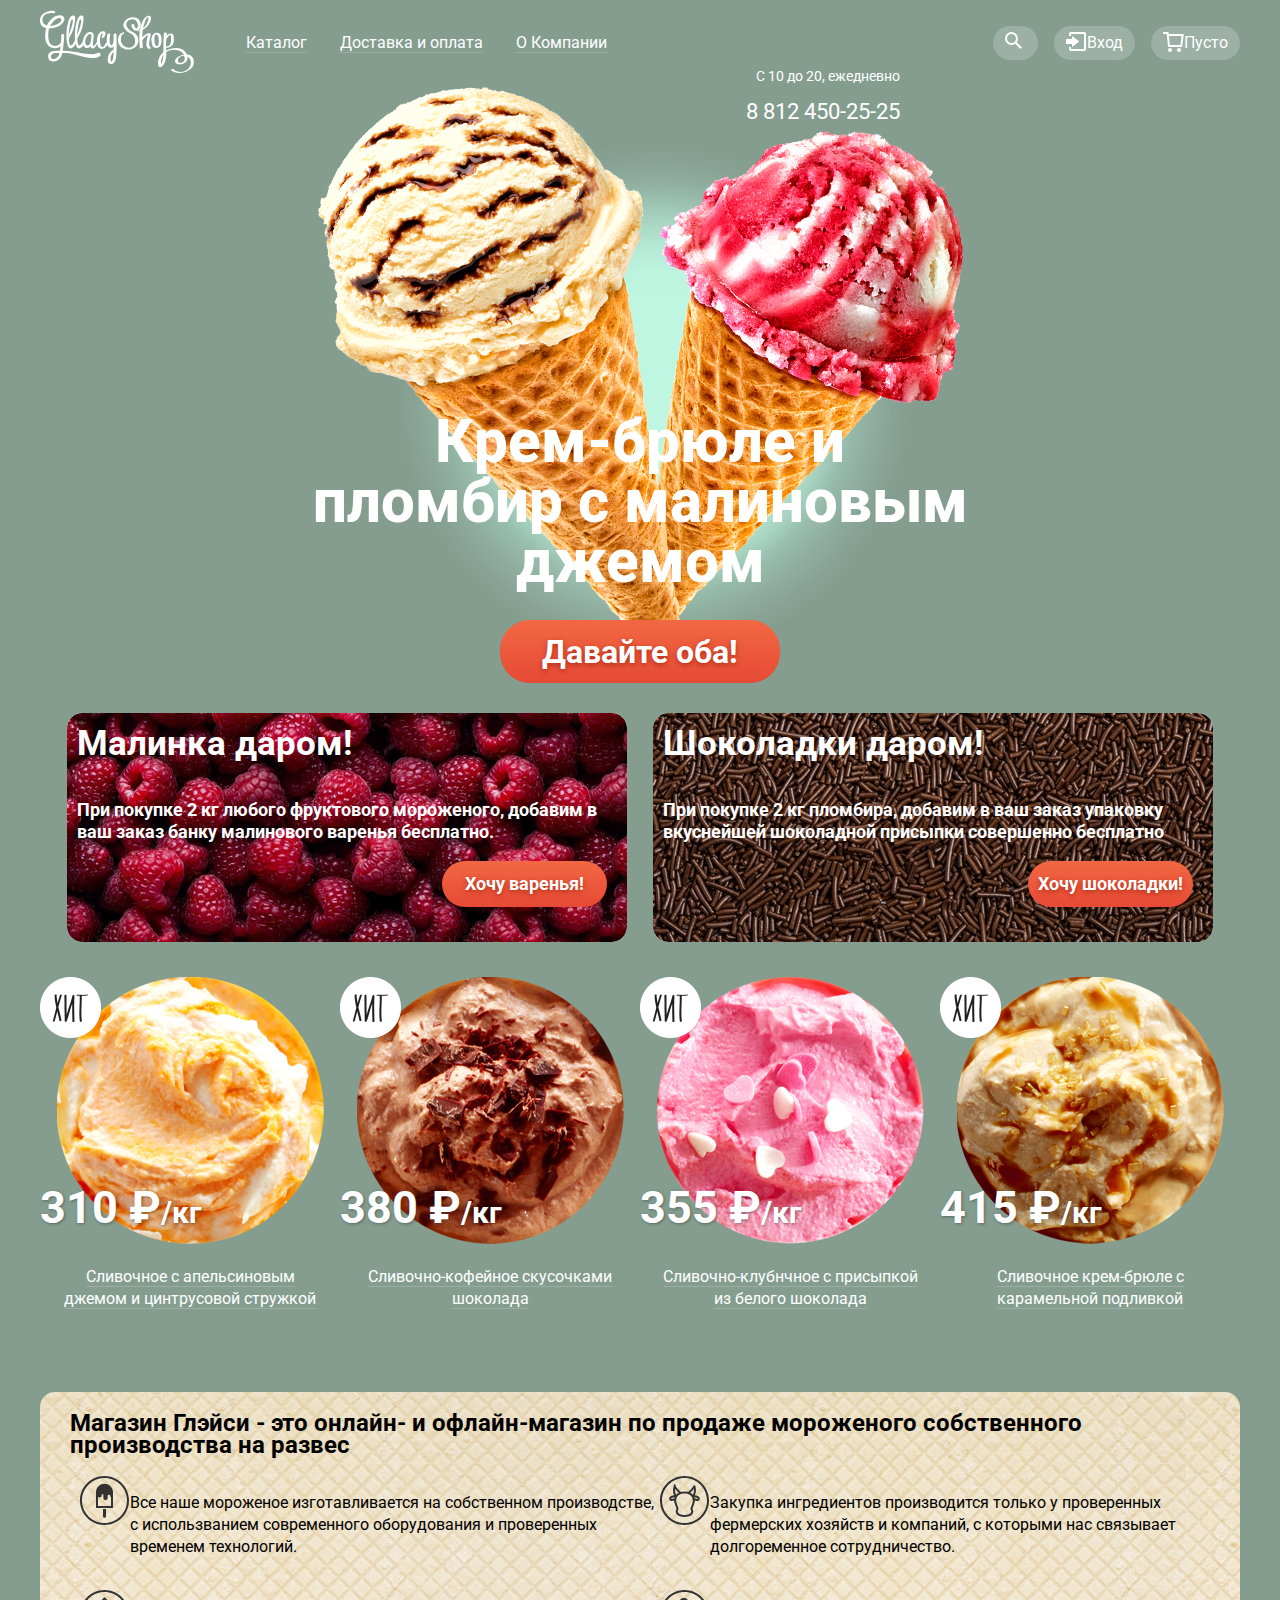
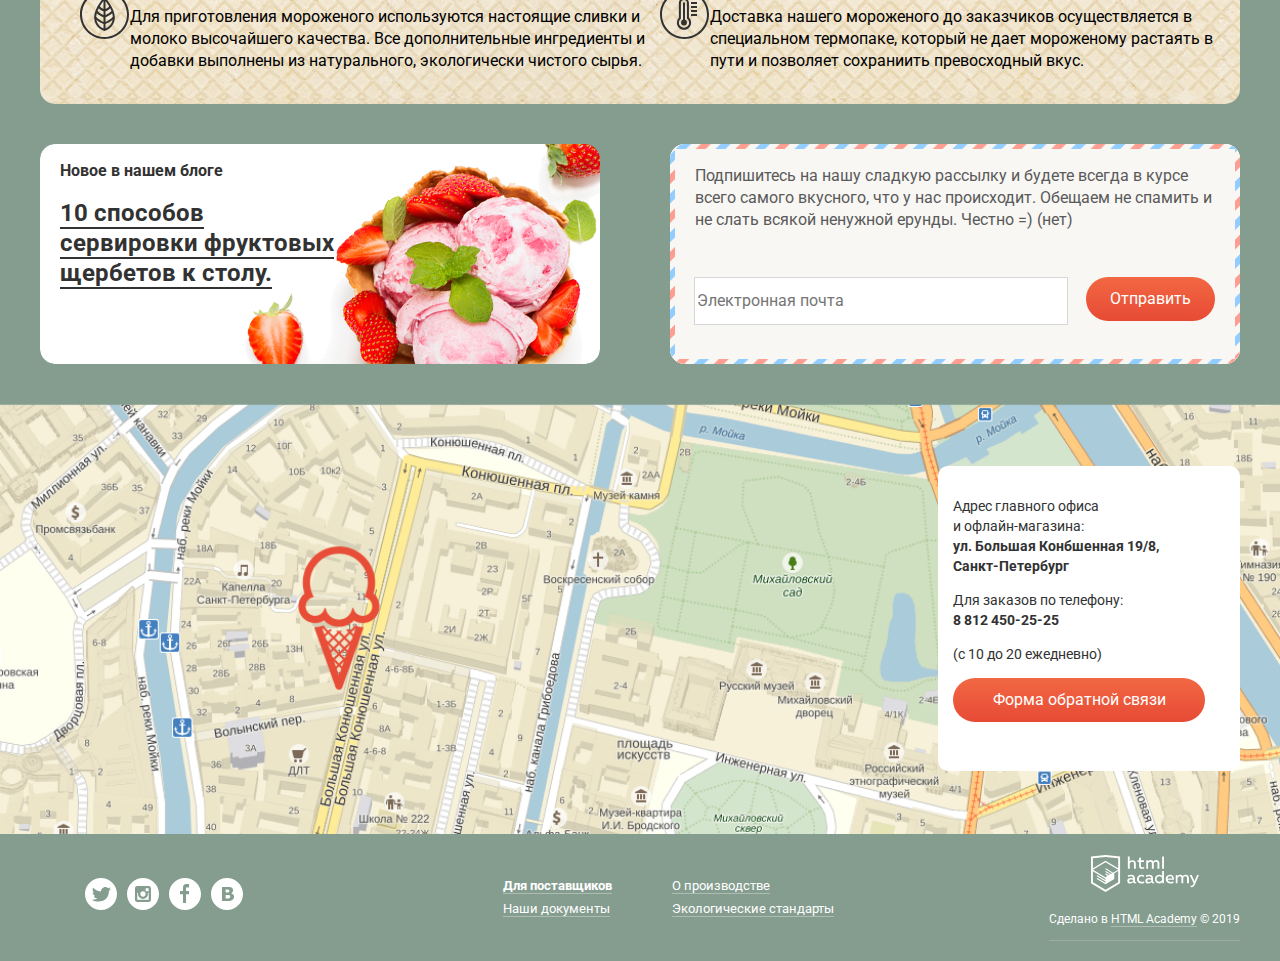
==== index.html @ ed61f6b2 "index fix" ====
<!DOCTYPE html>

<html lang="ru">
  <head>
    <meta charset="utf-8" />
    <title>GllacyShop</title>
    <link
      href="https://fonts.googleapis.com/css?family=Roboto:400,500,700&amp;subset=cyrillic"
      rel="stylesheet"
    />
    <link rel="stylesheet" href="css/normalize.css" />
    <link rel="stylesheet" href="css/style.css" />
  </head>
  <body>
    <header class="header-main container">
      <img src="img/logo.svg" width="154" height="64" alt="Логотип" />
      <nav class="nav-main">
        <div class="nav-container">
          <ul class="navigation-left">
            <li class="navigation-left-item">
              <a>Каталог </a>
              <ul class="submenu">
                <li class="submenu-item">
                  Новинки
                  <hr />
                </li>
                <li class="submenu-item">
                  <a href="catalog.html">Сливочное</a>
                </li>
                <li class="submenu-item">
                  <a href="#">Щербеты</a>
                </li>
                <li class="submenu-item">
                  <a href="#">Фруктовый лед</a>
                </li>
                <li class="submenu-item">
                  <a href="#">Мелорин</a>
                </li>
              </ul>
            </li>
            <li class="navigation-left-item">
              <a>Доставка и оплата</a>
            </li>
            <li class="navigation-left-item"><a>О Компании</a></li>
          </ul>
          <ul class="navigation-right">
            <li class="navigation-right-item">
              <a class="search"> <img src="/img/loupe.svg" alt="" />&nbsp; </a>
              <form name="search" class="search-form">
                <input
                  class="input-search"
                  type="search"
                  name="search-text"
                  placeholder="Что ищем?"
                />
              </form>
            </li>
            <li class="navigation-right-item">
              <a class="login-button">
                <img src="/img/login.svg" alt="" />
                Вход</a
              >
              <form name="login" class="login-form">
                <input
                  class="input-login"
                  type="email"
                  name="email"
                  placeholder="Электронная почта"
                  required
                />
                <input
                  class="input-password"
                  type="password"
                  name="password"
                  placeholder="Пароль"
                  required
                />
                <div class="auth-links">
                  <div class="auth-links-left">
                    <button class="button-submit btn" type="submit">
                      Войти
                    </button>
                  </div>
                  <div class="auth-links-right">
                    <a class="forget-password" href="#">Забыли пароль?</a>
                    <a class="new-registration" href="#">Новая регистрация</a>
                  </div>
                </div>
              </form>
            </li>
            <li class="navigation-right-item">
              <a class="cart-button">
                <img src="/img/basket.svg" alt="" />
                Пусто
              </a>
            </li>
          </ul>
        </div>
      </nav>
      <div class="contact-information">
        <p class="contact-time">С 10 до 20, ежедневно</p>
        <p class="contact-phone">8 812 450-25-25</p>
      </div>
    </header>
    <main class="container">
      <section class="slider">
        <div class="slider-buttons">
          <ul class="slider-list">
            <li class="slider-list-item">
              <img class="slider-list-img" src="/img/banner2.png" alt="" />

              <h3 class="slider-title">
                Крем-брюле и пломбир с малиновым джемом
              </h3>
              <button type="button" class="button slider-button btn">
                <span class="slider-button-text">Давайте оба!</span>
              </button>
            </li>
          </ul>
        </div>
      </section>
      <section class="special-offers">
        <h2 class="h-hidden">Специальное предложение</h2>
        <div class="special-offers-malina">
          <p class="special-offers-title">Малинка даром!</p>
          <p class="special-offers-description">
            При покупке 2 кг любого фруктового мороженого, добавим в ваш заказ
            банку малинового варенья бесплатно.
          </p>
          <button type="button" class="special-offers-button btn">
            <span>Хочу варенья!</span>
          </button>
        </div>
        <div class="special-offers-choco">
          <p class="special-offers-title">Шоколадки даром!</p>
          <p class="special-offers-description">
            При покупке 2 кг пломбира, добавим в ваш заказ упаковку вкуснейшей
            шоколадной присыпки совершенно бесплатно
          </p>
          <button type="button" class="special-offers-button btn">
            <span>Хочу шоколадки!</span>
          </button>
        </div>
      </section>
      <section class="hits">
        <h2 class="h-hidden">Хиты</h2>
        <ul class="hits-list">
          <li class="hits-list-item">
            <div class="hits-block">
              <img
                class="icecream-img"
                src="/img/icecream-orange.png"
                alt="Сливочное с апельсиновым джемом и цинтрусовой стружкой"
              />
              <img class="img-hit" src="/img/hit.png" alt="Хит" />
              <p class="price">
                <span>310</span>
                <span>₽</span><span>/кг</span>
              </p>

              <p class="description">
                <a href="#" class="link"
                  >Сливочное с апельсиновым джемом и цинтрусовой стружкой
                </a>
              </p>
              <button type="button" class="fast-view-button btn">
                <span>Быстрый просмотр</span>
              </button>
            </div>
          </li>

          <li class="hits-list-item">
            <div class="hits-block">
              <img
                class="icecream-img"
                src="/img/icecream-choco.png"
                alt="Сливочно-кофейное скусочками шоколада"
              />
              <img class="img-hit" src="/img/hit.png" alt="Хит" />
              <p class="price">
                <span>380</span>
                <span>₽</span><span>/кг</span>
              </p>

              <p class="description">
                <a href="#" class="link"
                  >Сливочно-кофейное скусочками шоколада</a
                >
              </p>
              <button type="button" class="fast-view-button btn">
                <span>Быстрый просмотр</span>
              </button>
            </div>
          </li>
          <li class="hits-list-item">
            <div class="hits-block">
              <img
                class="icecream-img"
                src="/img/icecream-strawberry.png"
                alt="Сливочно-клубнчное с присыпкой из белого шоколада"
              />
              <img class="img-hit" src="/img/hit.png" alt="Хит" />
              <p class="price">
                <span>355</span>
                <span>₽</span><span>/кг</span>
              </p>

              <p class="description">
                <a href="#" class="link"
                  >Сливочно-клубнчное с присыпкой из белого шоколада</a
                >
              </p>
              <button type="button" class="fast-view-button btn">
                <span>Быстрый просмотр</span>
              </button>
            </div>
          </li>
          <li class="hits-list-item">
            <div class="hits-block">
              <img
                class="icecream-img"
                src="/img/icecream-cream.png"
                alt="Сливочное крем-брюле с карамельной подливкой"
              />
              <img class="img-hit" src="/img/hit.png" alt="Хит" />
              <p class="price">
                <span>415</span>
                <span>₽</span><span>/кг</span>
              </p>
              <p class="description">
                <a href="#" class="link"
                  >Сливочное крем-брюле с карамельной подливкой</a
                >
              </p>
              <button type="button" class="fast-view-button btn">
                <span>Быстрый просмотр</span>
              </button>
            </div>
          </li>
        </ul>
      </section>
      <section class="about">
        <h2>
          Магазин Глэйси - это онлайн- и офлайн-магазин по продаже мороженого
          собственного производства на развес
        </h2>
        <div class="about-block">
          <div class="about-left">
            <ul class="about-list">
              <li class="about-list-item">
                <img src="/img/ice-cream.svg" alt="" />
                <p>
                  Все наше мороженое изготавливается на собственном
                  производстве, с использванием современного оборудования и
                  проверенных временем технологий.
                </p>
              </li>
              <li class="about-list-item">
                <img src="/img/cow.svg" alt="" />
                <p>
                  Закупка ингредиентов производится только у проверенных
                  фермерских хозяйств и компаний, с которыми нас связывает
                  долгоременное сотрудничество.
                </p>
              </li>
            </ul>
          </div>
          <div class="about-right">
            <ul class="about-list">
              <li class="about-list-item">
                <img src="/img/eco.svg" alt="" />
                <p>
                  Для приготовления мороженого используются настоящие сливки и
                  молоко высочайшего качества. Все дополнительные ингредиенты и
                  добавки выполнены из натурального, экологически чистого сырья.
                </p>
              </li>
              <li class="about-list-item">
                <img src="/img/thermometer.svg" alt="" />
                <p>
                  Доставка нашего мороженого до заказчиков осуществляется в
                  специальном термопаке, который не дает мороженому растаять в
                  пути и позволяет сохраниить превосходный вкус.
                </p>
              </li>
            </ul>
          </div>
        </div>
      </section>
      <section class="information">
        <h2 class="h-hidden">Информация</h2>
        <article class="news">
          <div class="news-block">
            <h3>Новое в нашем блоге</h3>

            <a href="#" class="link"
              >10 способов сервировки фруктовых щербетов к столу.</a
            >
          </div>
        </article>
        <div class="subscribe">
          <p>
            Подпишитесь на нашу сладкую рассылку и будете всегда в курсе всего
            самого вкусного, что у нас происходит. Обещаем не спамить и не слать
            всякой ненужной ерунды. Честно =) (нет)
          </p>
          <form name="subscribe" class="subscribe-email">
            <input
              class="input-subscribe"
              type="email"
              name="email"
              id="email"
              placeholder="Электронная почта"
              required
            />
            <button
              class="subscribe-form-button btn"
              type="submit"
              name="submit"
            >
              Отправить
            </button>
          </form>
        </div>
      </section>
    </main>
    <section class="map">
      <h2 class="h-hidden">Адрес главного</h2>
      <div class="container-map">
        <div class="map-feedback">
          <div class="map-feedback-content">
            <p>
              Адрес главного офиса <br />
              и офлайн-магазина:<br />
              <strong class="map-feedback-strong>"
                >ул. Большая Конбшенная 19/8, Санкт-Петербург</strong
              >
            </p>
            <p>
              Для заказов по телефону:<br />
              <strong class="map-feedback-strong>">8 812 450-25-25</strong>
            </p>
            <p>(с 10 до 20 ежедневно)</p>
            <button type="button" class="btn">Форма обратной связи</button>
          </div>
        </div>
      </div>
    </section>
    <div class="modal-mask h-hidden">
      <section class="modal-callback">
        <h2>Мы обязательно вам ответим!</h2>
        <form class="callback" name="callback">
          <p class="callback-item">
            <input
              type="text"
              name="callback-name"
              id="callback-name"
              placeholder="Как вас зовут?"
            />
          </p>
          <p class="callback-item">
            <input
              type="email"
              name="callback-email"
              id="callback-email"
              placeholder="Ваша почта для ответа?"
            />
          </p>
          <textarea
            name="callback-message"
            placeholder="Напишите что-нибудь..."
          ></textarea>
          <button class="callback-submit" type="submit">Отправить</button>
        </form>
      </section>
    </div>

    <footer class="footer-main container">
      <div class="social-wrapper">
        <ul class="social-buttons">
          <li>
            <a class="social-button" href="#">
              <svg
                xmlns="http://www.w3.org/2000/svg"
                width="32"
                height="32"
                viewBox="0 0 32 32"
              >
                <path
                  fill="#FFF"
                  d="M16 0C7.164 0 0 7.164 0 16c0 8.837 7.164 16 16 16 8.837 0 16-7.163 16-16 0-8.836-7.163-16-16-16zm7.944 12.809c-.251 6.516-3.463 10.832-10.992 10.702h-.486c-.447 0-4.543-.443-5.344-1.823 2.479.19 4.247-.406 5.12-1.136-1.048-.289-2.923-.461-3.251-2.848.384.104.618.221 1.299.113-1.307-.824-2.758-1.519-2.679-3.643.311.317 1.164.518 1.46.457-.768-.233-2.149-3.244-.974-4.781 1.984 1.79 4.075 3.482 7.804 3.643.227-2.214 1.24-3.699 3.168-4.325 1.84-.479 3.255.26 3.901 1.138.737-.224 1.453-.466 2.193-.685-.004.833-.569 1.463-.935 1.709.747.165 1.423-.475 1.423-.475-.184.963-1.094 1.725-1.707 1.954z"
                />
              </svg>
            </a>
          </li>
          <li>
            <a class="social-button" href="#">
              <svg
                xmlns="http://www.w3.org/2000/svg"
                width="32"
                height="32"
                viewBox="0 0 32 32"
              >
                <g fill="#FFF">
                  <path
                    d="M20.916 16a4.938 4.938 0 1 1-9.877 0c0-.394.051-.773.138-1.14h-.897v6.838h11.396V14.86h-.897c.086.367.137.746.137 1.14z"
                  />
                  <path
                    d="M15.978 18.659c1.466 0 2.659-1.193 2.659-2.659s-1.193-2.659-2.659-2.659c-1.466 0-2.659 1.193-2.659 2.659s1.192 2.659 2.659 2.659zM18.637 10.302h3.039v3.039h-3.039z"
                  />
                  <path
                    d="M16 0C7.164 0 0 7.164 0 16c0 8.837 7.164 16 16 16 8.837 0 16-7.163 16-16 0-8.836-7.163-16-16-16zm7.955 21.698a2.285 2.285 0 0 1-2.279 2.279H10.279A2.285 2.285 0 0 1 8 21.698V10.302a2.286 2.286 0 0 1 2.279-2.279h11.396a2.286 2.286 0 0 1 2.279 2.279v11.396z"
                  />
                </g>
              </svg>
            </a>
          </li>
          <li>
            <a class="social-button" href="#">
              <svg
                xmlns="http://www.w3.org/2000/svg"
                width="32"
                height="32"
                viewBox="0 0 32 32"
              >
                <path
                  fill="#FFF"
                  d="M16 0C7.164 0 0 7.163 0 16s7.164 16 16 16c8.837 0 16-7.164 16-16S24.837 0 16 0zm4.062 9.455h-3.021v3.444h3.021v3.445h-3.021v8.61H14.02v-8.61H11v-3.445h3.021V9.455c0-1.902 1.353-3.445 3.021-3.445h3.021v3.445z"
                />
              </svg>
            </a>
          </li>
          <li>
            <a class="social-button" href="#">
              <svg
                xmlns="http://www.w3.org/2000/svg"
                width="32"
                height="32"
                viewBox="0 0 32 32"
              >
                <g fill="#FFF">
                  <path
                    d="M16.637 14.495c.402-.019.719-.082.951-.188.326-.145.54-.33.641-.559.101-.229.15-.496.15-.797 0-.232-.058-.465-.174-.697-.116-.232-.322-.405-.617-.517-.264-.1-.592-.155-.984-.165a76.242 76.242 0 0 0-1.652-.014h-.339v2.965h.565c.571 0 1.057-.009 1.459-.028zM18.118 17.084c-.282-.081-.672-.125-1.166-.132a127.97 127.97 0 0 0-1.55-.009h-.79v3.493h.264c1.014 0 1.74-.003 2.18-.009a3.2 3.2 0 0 0 1.212-.245c.377-.157.633-.364.774-.625s.214-.562.214-.9c0-.446-.088-.788-.261-1.03-.17-.241-.464-.423-.877-.543z"
                  />
                  <path
                    d="M16 0C7.164 0 0 7.164 0 16c0 8.837 7.164 16 16 16 8.837 0 16-7.163 16-16 0-8.836-7.163-16-16-16zm6.602 20.531a3.73 3.73 0 0 1-1.124 1.327c-.552.415-1.161.71-1.823.886s-1.501.264-2.519.264h-6.121V8.987h5.443c1.13 0 1.957.038 2.48.113a5.126 5.126 0 0 1 1.561.5c.533.27.929.632 1.189 1.087.26.455.392.975.392 1.558 0 .678-.179 1.278-.536 1.795-.358.518-.863.92-1.517 1.208v.075c.917.182 1.642.559 2.179 1.13.537.571.807 1.325.807 2.261 0 .678-.138 1.283-.411 1.817z"
                  />
                </g>
              </svg>
            </a>
          </li>
        </ul>
      </div>
      <div class="footer-docs">
        <div class="docs-left">
          <ul class="docs-list">
            <li class="docs-list-item">
              <a class="link" href="#"><strong> Для поставщиков</strong></a>
            </li>
            <li class="docs-list-item">
              <a class="link" href="#">Наши документы</a>
            </li>
          </ul>
        </div>
        <div class="docs-right">
          <ul class="docs-list">
            <li class="docs-list-item">
              <a class="link" href="#">О производстве</a>
            </li>

            <li class="docs-list-item">
              <a class="link" href="#">Экологические стандарты</a>
            </li>
          </ul>
        </div>
      </div>
      <div class="copyright">
        <img
          src="/img/logo-htmlacademy.svg"
          width="108px"
          height="39px"
          alt=""
        />
        <div class="link">
          <p>
            Сделано в
            <a class="copyright-link link" href="#">HTML Academy</a> &copy; 2019
          </p>
        </div>
      </div>
    </footer>
  </body>
</html>
---- css/style.css ----
html {
  background: #849d8f;
  margin-left: auto;
  margin-right: auto;
  text-align: center;
  min-height: 100%;
  background-attachment: fixed;
}
input[type="email"],
input[type="password"],
input[type="search"] {
  border: 1px solid rgba(178, 178, 178, 0.52);
  background-color: #ffffff;
}
.container {
  width: 1200px;
  display: flex;
  flex-wrap: wrap;
  margin: 0 auto;
}
.container-map {
  width: 1200px;
  margin: 0 auto;
}
body {
  height: 100%;
  font-family: "Roboto", "Arial", sans-serif;
  font-size: 16px;
  line-height: 22px;
  color: #ffffff;
}
p {
  word-break: break-word;
}
.h-hidden {
  position: absolute;
  width: 1px;
  height: 1px;
  margin: -1px;
  padding: 0;
  border: 0;
  overflow: hidden;
  clip: rect(0, 0, 0, 0);
  clip-path: rect(0, 0, 0, 0);
}
.link {
  text-decoration: none;
  border-bottom: 1px solid rgba(248, 247, 244, 0.2);
}
.link:hover {
  color: rgba(242, 104, 67, 1);
  border-bottom: 1px solid rgba(242, 104, 67, 1);
}
.link-active {
  color: rgba(242, 104, 67, 1);
  border-bottom: 1px solid rgba(242, 104, 67, 1);
}
.btn:hover {
  background-image: linear-gradient(to top, #ec6f5e, #f58669);
}
.btn:active {
  background-image: linear-gradient(to top, #ec6f5e, #f58669);
  box-shadow: 0 2px 2px 0 #ac1000;
}
/* Стили главного меню */

.header-main {
  max-width: 1200px;
  display: inline-block;
  margin-top: 10px;
}
.header-main img {
  float: left;
}
.nav-main {
  font-size: 16px;
}
.navigation-left {
  float: left;
}
.navigation-left-item {
  display: inline-block;
  margin: 0 5px 5px 0;
  padding: 6px 12px;
  border-radius: 30px;
}
.navigation-left-item > a {
  border-bottom: 1px solid rgba(248, 247, 244, 0.2);
}
.submenu {
  position: absolute;
  box-sizing: border-box;
  min-width: 144px;
  padding: 0;
  margin-top: 10px;
  list-style: none;
  background-color: #f8f7f4;
  border-radius: 5px;
  z-index: -1;
  opacity: 0;
  transition: all 0.3s ease-out;
  text-align: left;
}
.submenu-item {
  padding: 7px 20px;
}
.submenu a {
  color: #333333;
}
.submenu-item:hover:not(:first-child) {
  background-color: #fbded7;
}
.submenu-item:active:not(:first-child) {
  background-color: #f26843;
}

.navigation-left-item:hover .submenu {
  opacity: 1;
  display: block;
  z-index: 2;
}
.navigation-left-item:hover {
  color: #333333;
  background-color: #f8f7f4;
}

.navigation-right {
  float: right;
}
.navigation-right-item {
  display: inline-block;
  margin: 0 0 5px 12px;
  color: #ffffff;
  background-color: rgba(255, 255, 255, 0.2);
  background-repeat: no-repeat;
  text-decoration: none;
  border-radius: 30px;
  padding: 6px 12px;
}
.search-form {
  position: absolute;
  box-sizing: border-box;
  padding: 20px;
  margin-top: 10px;
  list-style: none;
  background-color: #f8f7f4;
  border-radius: 5px;
  z-index: -1;
  opacity: 0;
  transition: all 0.3s ease-out;
}
.input-search {
  width: 300px;
  height: 35px;
  background-color: #ffffff;
  border-radius: 5px;
}
.login-form {
  position: absolute;
  box-sizing: border-box;
  padding: 10px;
  margin-top: 10px;
  list-style: none;
  background-color: #f8f7f4;
  border-radius: 5px;
  z-index: -1;
  opacity: 0;
  transition: all 0.3s ease-out;
  width: 300px;
  height: 200px;
}
.input-login,
.input-password {
  padding: 10px;
  margin: 10px;
  border-radius: 5px;
}
.auth-links {
  display: inline-block;
}
.button-submit {
  width: 110px;
  height: 50px;
  background-image: linear-gradient(to top, #e74a35 0%, #f26843 100%);
  border-radius: 30px;
  border: 0;
  float: left;
  padding: 10px;
  margin-top: 10px;
  margin-left: 20px;
  color: white;
}
.auth-links-left,
.auth-links-right {
  display: inline;
}
.forget-password {
  margin-top: 10px;
}
.forget-password,
.new-registration {
  white-space: nowrap;
  float: left;
  margin-left: 10px;
  font-size: 12px;
  border-bottom: 1px solid #adbdb4;
  color: black;
}

.navigation-right-item:hover {
  color: #333333;
  background-color: #f8f7f4;
}
.navigation-right-item:hover .search-form {
  opacity: 1;
  z-index: 2;
}
.navigation-right-item:hover .login-form {
  opacity: 1;
  z-index: 2;
}
.contact-information {
  position: absolute;
  top: 50px;
  right: 380px;
  margin-top: 10px;
}

.contact-information > p {
  margin-top: 5px;
  text-align: right;
}

.contact-time {
  color: #ffffff;
  font-size: 14px;
}

.contact-phone {
  color: #ffffff;
  font-size: 22px;
}

/* Стили секции слайдер */

.slider {
  margin: 0 auto;
  padding: 0 20px;
  position: relative;
  padding-top: 275px;
  text-align: center;
  color: #ffffff;
  margin-bottom: 80px;
  width: 100%;
}

.slider-list {
  margin: 0;
  padding: 0;
  list-style: none;
}

.slider-list-img {
  position: absolute;
  margin-left: auto;
  margin-right: auto;
  left: 0;
  right: 0;
  top: 0;
  z-index: -2;
}

.slider-title {
  position: relative;
  width: 670px;
  margin: 0 auto;
  margin-bottom: 28px;
  font-size: 60px;
  line-height: 60px;
  font-weight: 800;
  text-align: center;
  z-index: 1;
  top: 50px;
}

.slider-button {
  position: relative;
  width: 280px;
  height: 63px;
  background-image: linear-gradient(to top, #e74a35 0%, #f26843 100%);
  border-radius: 30px;
  z-index: 1;
  top: 50px;
  border: 0;
}

.slider-button-text {
  width: 196px;
  height: 31px;
  text-shadow: 0 2px 5px rgba(160, 32, 11, 0.76);
  color: #ffffff;
  font-size: 32px;
  font-weight: 700;
  line-height: 44px;
}

/* Стили секции специальное предложение */

.special-offers {
  display: flex;
  justify-content: space-evenly;
  margin-bottom: 35px;
  width: 100%;
  text-align: left;
}

.special-offers > div {
  font-weight: 700;
}

.special-offers-title {
  color: #ffffff;
  font-size: 35px;
  line-height: 41px;
  margin-top: 10px;
  margin-left: 10px;
}
.special-offers-description {
  color: #ffffff;
  font-size: 18px;
  font-weight: 700;
  line-height: 22px;
  margin-left: 10px;
}

.special-offers-malina {
  background: url("/img/malina.jpg") no-repeat no-repeat center;
  width: 560px;
  min-height: 206px;
  padding-bottom: 23px;
  border-radius: 15px;
  font-size: 18px;
  line-height: 22px;
}
.special-offers-choco {
  background: url("/img/choco.jpg") no-repeat no-repeat center;
  width: 560px;
  min-height: 206px;
  padding-bottom: 23px;
  border-radius: 15px;
  font-size: 18px;
  line-height: 22px;
}

.special-offers-button {
  width: 165px;
  height: 46px;
  background-image: linear-gradient(to top, #e74a35 0%, #f26843 100%);
  border-radius: 30px;
  float: right;
  margin-right: 20px;
  border: 0;
}

.special-offers-button > span {
  height: 17px;
  text-shadow: 0 2px 5px rgba(160, 32, 11, 0.76);
  color: #ffffff;
  font-size: 18px;
  font-weight: 700;
  line-height: 24px;
  border: 0;
}

/* Стили секции хиты */
.fast-view-button {
  opacity: 0;
  width: 165px;
  height: 46px;
  background-image: linear-gradient(to top, #e74a35 0%, #f26843 100%);
  border-radius: 30px;
  border: 0;
  margin-bottom: 20px;
}
.img-hit {
  position: absolute;
  top: 0;
  left: 0;
}

.fast-view-button > span {
  height: 17px;
  text-shadow: 0 2px 5px rgba(160, 32, 11, 0.76);
  color: #ffffff;
  font-weight: 700;
  border: 0;
}
.hits-block:hover {
  transition: all 0.3s ease-out;
  background-color: rgba(255, 255, 255, 0.2);
  border-radius: 5px;
}
.hits-block:hover .fast-view-button {
  opacity: 1;
}

.hits-list {
  display: flex;
  position: relative;
  justify-content: space-between;
  width: 100%;
  margin: 0;
  padding: 0;
}

.hits-list-item {
  display: inline-block;
  text-align: center;
  flex-basis: 25%;
  flex-wrap: wrap;
}

.hits-list-item > img {
  position: relative;
  z-index: -1;
  display: inline-block;
  margin: auto;
  padding: auto;
}

.price {
  text-shadow: 1px 1px 3px rgba(49, 50, 53, 0.5);
  color: #ffffff;
  font-size: 45px;
  font-weight: 700;
  position: absolute;
  top: 175px;
  left: 0;
}

.price > span:nth-child(3) {
  font-size: 30px;
}

.description {
  text-align: center;
  margin-left: 15px;
  margin-right: 15px;
}

.description > a {
  color: #ffffff;
}

.hits-block {
  position: relative;
  margin-left: auto;
  margin-right: auto;
}

/* стили секции описание */

.about {
  border-radius: 15px;
  background-color: #f1e8d5;
  background-image: url("../img/waffer-background.png");
  background-size: auto;
  width: 100%;
}

.about > h2 {
  color: black;
  margin-left: 30px;
  margin-right: 30px;
  text-align: left;
}
.about-list {
  display: flex;
  flex-direction: row;
  justify-content: space-between;
  color: black;
}

.about-list-item {
  display: inline-block;
  position: relative;
  text-align: left;
  flex-basis: 50%;
  max-width: 50%;
}

.about-list-item > p {
  margin-left: 50px;
  margin-right: 5px;
}

.about-list-item > img {
  position: absolute;
  left: 0;
}

.about-block {
  margin-left: auto;
  margin-right: auto;
}

/* Стили секции информация */

.information {
  padding: 0;
  margin: 40px 0px;
  min-height: 220px;
  display: flex;
  justify-content: space-between;
  width: 100%;
}

.news,
.subscribe {
  width: 560px;
  padding-bottom: 22px;
  border-radius: 15px;
}

.news {
  background: url("/img/strawberry-background.png");
}

.news-block {
  width: 286px;
  margin-left: 20px;
  text-align: left;
}

.news-block > h3 {
  color: #323232;
  font-size: 16px;
  line-height: 22px;
  text-align: left;
}

.news-block > a {
  color: #323232;
  font-size: 24px;
  line-height: 30px;
  font-weight: 700;

  border-bottom: 2px solid #323232;
}

.subscribe {
  background: #f8f7f4;
  border: 5px solid;
  border-image: url("/img/subscribe_bg.png") 5 round round;
}

.subscribe > p {
  color: #5a5a5a;
  font-size: 16px;
  font-weight: 400;
  line-height: 22px;
  padding-bottom: 30px;
  text-align: left;
  margin-left: 20px;
  margin-right: 20px;
}
.subscribe-form-button {
  width: 129px;
  height: 44px;
  background-image: linear-gradient(to top, #e74a35 0%, #f26843 100%);
  border-radius: 30px;
  float: right;
  margin-right: 20px;
  border: 0;
  color: white;
}
.input-subscribe {
  width: 368px;
  height: 44px;
}

/* Стили секции карта */

.map {
  background: url("/img/map2.png") no-repeat;
  background-size: cover;
  width: 100%;
  height: 430px;
}

.map-feedback {
  width: 302px;
  height: 305px;
  background-color: #ffffff;
  float: right;
  border-radius: 10px;
  margin: 62px 0;
}

.map-feedback-content {
  margin-top: 30px;
  margin-left: 15px;
  text-align: left;
  width: 220px;
}

.map-feedback-content > p {
  color: #323232;
  font-size: 14px;
  font-weight: 400;
  line-height: 20px;
}

.map-feedback-strong {
  color: #323232;
  font-size: 24px;
  line-height: 30px;
  text-align: left;
  font-weight: 700;
}

.map-feedback-content > button {
  width: 252px;
  height: 44px;
  background-image: linear-gradient(to top, #e74a35 0%, #f26843 100%);
  border-radius: 30px;

  margin-right: 20px;
  border: 0;
  color: white;
}

/* Footer */

.footer-main {
  max-width: 1200px;
  margin: 0 auto;

  justify-content: space-between;
  align-items: center;
}

.social-buttons {
  display: flex;
  list-style: none;
}

.social-buttons > li {
  padding: 5px;
}

.footer-docs {
  display: flex;
  flex-direction: row;
  justify-content: space-between;
}

.docs-left,
.docs-right {
  position: relative;
  text-align: left;
  flex-basis: 50%;
}

.docs-list {
  list-style: none;
}

.docs-list-item > a {
  color: #ffffff;
  font-size: 13px;
  white-space: nowrap;
  margin: 10px;
  border-bottom: 1px solid #adbdb4;
}

.copyright {
  margin-top: 20px;
  color: #fefefe;
  font-size: 12px;
  font-weight: 400;
  line-height: 18px;
  margin-bottom: 20px;
}

.copyright > img {
  position: relative;
}
.copyright > p {
  margin: 0;
}
.copyright-link {
  color: #fefefe;
  font-size: 12px;
  line-height: 18px;
  border-bottom: 1px solid #adbdb4;
}
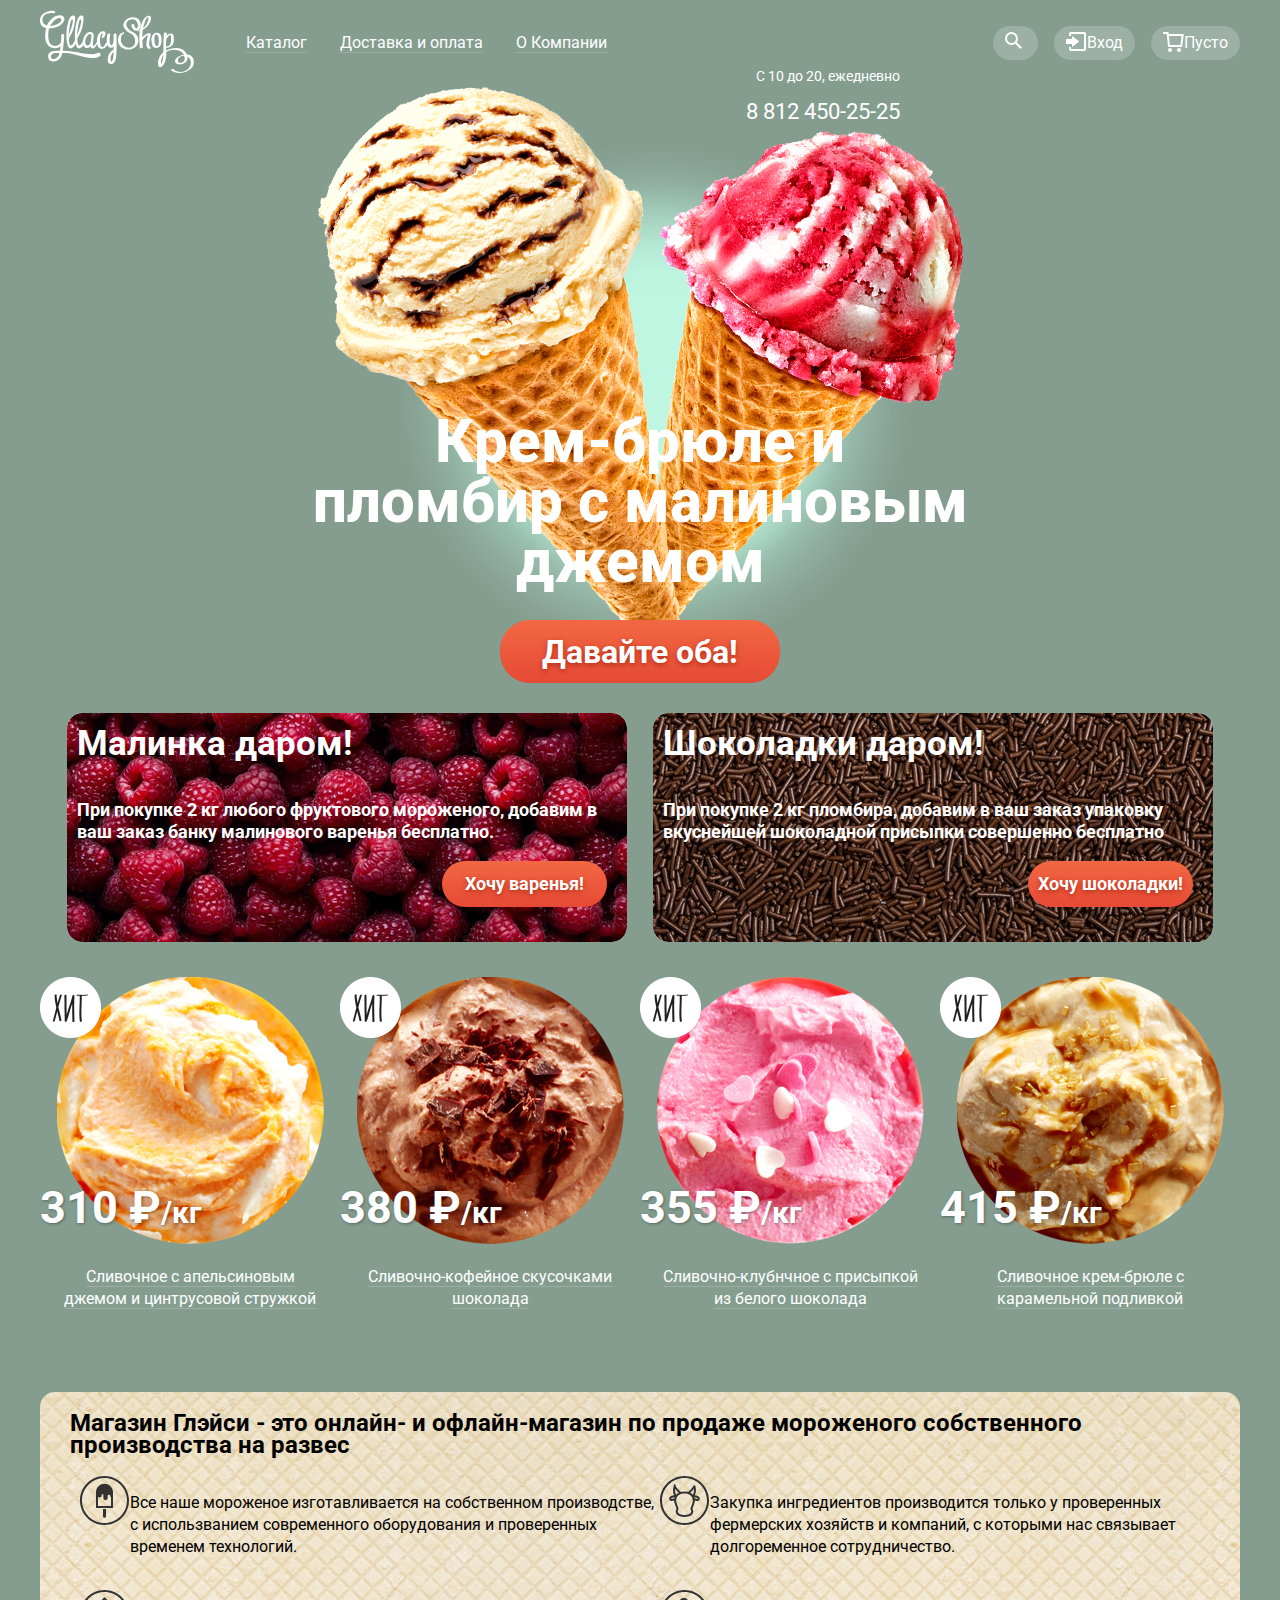
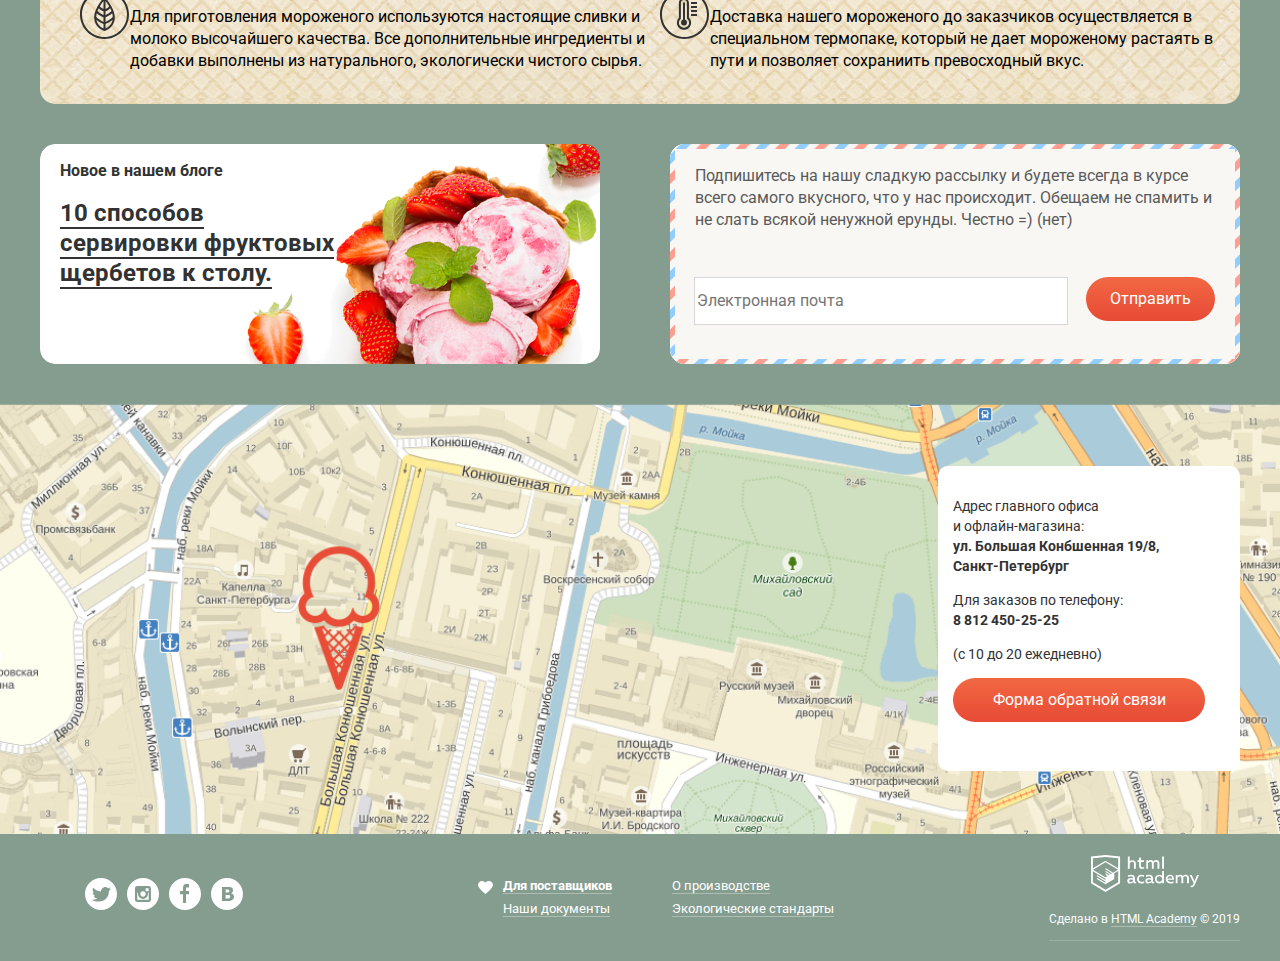
==== commit 6cad4363: "catalog fix" ====
--- a/index.html
+++ b/index.html
@@ -455,6 +455,7 @@
         <div class="docs-left">
           <ul class="docs-list">
             <li class="docs-list-item">
+              <span class="heart"> &#160; &#160; &#160;</span>
               <a class="link" href="#"><strong> Для поставщиков</strong></a>
             </li>
             <li class="docs-list-item">
--- a/css/style.css
+++ b/css/style.css
@@ -6,6 +6,7 @@
   min-height: 100%;
   background-attachment: fixed;
 }
+
 input[type="email"],
 input[type="password"],
 input[type="search"] {
@@ -29,9 +30,11 @@
   line-height: 22px;
   color: #ffffff;
 }
-p {
+p,
+span {
   word-break: break-word;
 }
+
 .h-hidden {
   position: absolute;
   width: 1px;
@@ -83,6 +86,7 @@
   margin: 0 5px 5px 0;
   padding: 6px 12px;
   border-radius: 30px;
+  position: relative;
 }
 .navigation-left-item > a {
   border-bottom: 1px solid rgba(248, 247, 244, 0.2);
@@ -100,6 +104,7 @@
   opacity: 0;
   transition: all 0.3s ease-out;
   text-align: left;
+  left: 0;
 }
 .submenu-item {
   padding: 7px 20px;
@@ -119,11 +124,19 @@
   display: block;
   z-index: 2;
 }
+.catalog-active:hover .submenu {
+  opacity: 1;
+  display: block;
+  z-index: 2;
+}
 .navigation-left-item:hover {
   color: #333333;
   background-color: #f8f7f4;
 }
-
+.catalog-active:hover {
+  color: #333333;
+  background-color: #d07058;
+}
 .navigation-right {
   float: right;
 }
@@ -136,6 +149,18 @@
   text-decoration: none;
   border-radius: 30px;
   padding: 6px 12px;
+  position: relative;
+}
+.catalog-active {
+  display: inline-block;
+  margin: 0 0 5px 12px;
+  color: #ffffff;
+  background-color: #d07058;
+  background-repeat: no-repeat;
+  text-decoration: none;
+  border-radius: 30px;
+  padding: 6px 12px;
+  position: relative;
 }
 .search-form {
   position: absolute;
@@ -148,6 +173,7 @@
   z-index: -1;
   opacity: 0;
   transition: all 0.3s ease-out;
+  right: 0;
 }
 .input-search {
   width: 300px;
@@ -168,7 +194,93 @@
   transition: all 0.3s ease-out;
   width: 300px;
   height: 200px;
-}
+  right: 0;
+}
+.cart-wrapper {
+  position: absolute;
+  box-sizing: border-box;
+  width: 542px;
+  height: 255px;
+  padding: 0;
+  margin-top: 10px;
+  list-style: none;
+  background-color: #f8f7f4;
+  border-radius: 5px;
+  z-index: -1;
+  opacity: 0;
+  text-align: left;
+  right: 0;
+  padding: 26px 15px 23px 10px;
+  transition: all 0.3s ease-out;
+  font-size: 13px;
+}
+
+.cart-list td {
+  vertical-align: top;
+}
+
+.cart-list-icon-remove {
+  position: relative;
+  width: 26px;
+  height: 32px;
+  display: block;
+  font-size: 0;
+  border: none;
+  outline: none;
+  background: url(/img/cross-small.svg) no-repeat;
+  left: 5px;
+  top: 10px;
+}
+
+.cart-list__img img {
+  border-radius: 50%;
+}
+
+.cart-list-descr {
+  width: 47%;
+  padding: 8px 10px 28px 10px;
+}
+
+.cart-list-price {
+  width: 25%;
+  padding: 8px 10px;
+}
+
+.cart-list-price span {
+  color: #7f7f7f;
+}
+
+.cart-list-count {
+  width: 15%;
+  padding: 8px 10px;
+}
+
+.cart-list-total {
+  position: relative;
+  padding: 10 10px;
+  text-align: right;
+  font-size: 16px;
+}
+
+.cart-list-total:before {
+  content: "";
+  position: absolute;
+  left: 6px;
+  right: 9px;
+  height: 1px;
+  background-color: #d1d0ce;
+  top: -13px;
+}
+.cart-btn {
+  float: right;
+  width: 173px;
+  height: 48px;
+  background-image: linear-gradient(to top, #e74a35 0%, #f26843 100%);
+  border-radius: 30px;
+  border: 0;
+  color: white;
+}
+
 .input-login,
 .input-password {
   padding: 10px;
@@ -210,6 +322,11 @@
 .navigation-right-item:hover {
   color: #333333;
   background-color: #f8f7f4;
+}
+
+.navigation-right-item:hover .cart-wrapper {
+  opacity: 1;
+  z-index: 2;
 }
 .navigation-right-item:hover .search-form {
   opacity: 1;
@@ -397,7 +514,7 @@
 }
 .hits-block:hover {
   transition: all 0.3s ease-out;
-  background-color: rgba(255, 255, 255, 0.2);
+  background-color: rgba(255, 255, 255, 0.35);
   border-radius: 5px;
 }
 .hits-block:hover .fast-view-button {
@@ -406,6 +523,7 @@
 
 .hits-list {
   display: flex;
+  flex-wrap: wrap;
   position: relative;
   justify-content: space-between;
   width: 100%;
@@ -695,3 +813,270 @@
   line-height: 18px;
   border-bottom: 1px solid #adbdb4;
 }
+
+/* CATALOG  */
+.breadcrumbs {
+  display: inline-block;
+}
+.breadcrumbs > a {
+  color: white;
+}
+.page-title {
+  margin-left: 0;
+  font-size: 35px;
+  line-height: 1.3;
+}
+.filters-first-row,
+.filters-second-row {
+  display: flex;
+  flex-wrap: wrap;
+}
+fieldset {
+  border: 0;
+  text-align: left;
+}
+fieldset > legend {
+  margin-left: 12px;
+}
+
+.filters-sorting {
+  color: #ffffff;
+  background-color: rgba(255, 255, 255, 0.2);
+  background-repeat: no-repeat;
+  text-decoration: none;
+  border-radius: 30px;
+  padding: 6px 12px;
+}
+
+.filters-sorting:hover {
+  color: #333333;
+  background-color: #f8f7f4;
+}
+
+.price-controls {
+  color: #ffffff;
+  background-color: rgba(255, 255, 255, 0.2);
+  background-repeat: no-repeat;
+  text-decoration: none;
+  border-radius: 30px;
+  padding: 15px 12px;
+  width: 200px;
+  padding-left: 16px;
+}
+.price-scale {
+  position: relative;
+  width: 188px;
+  height: 4px;
+  background-color: rgba(248, 247, 244, 0.5);
+}
+.range-bar {
+  width: 60%;
+  height: 4px;
+  margin-left: 19px;
+  background-color: #f8f7f4;
+}
+.range-min {
+  left: 19px;
+  position: absolute;
+  top: -8px;
+  width: 20px;
+  height: 20px;
+  border-radius: 50%;
+  background-color: #f8f7f4;
+  box-shadow: 0 2px 2px rgba(0, 0, 0, 0.1);
+  cursor: pointer;
+}
+.range-max {
+  left: 117px;
+  position: absolute;
+  top: -8px;
+  width: 20px;
+  height: 20px;
+  border-radius: 50%;
+  background-color: #f8f7f4;
+  box-shadow: 0 2px 2px rgba(0, 0, 0, 0.1);
+  cursor: pointer;
+}
+.range-min:hover,
+.range-max:hover {
+  border: 0.5px solid rgba(248, 247, 244, 0.5);
+}
+
+.fat-container {
+  width: 100%;
+  height: 36px;
+  padding: 10px 15px;
+  box-sizing: border-box;
+  line-height: 1;
+  font-weight: 500;
+  border-radius: 30px;
+  background-color: rgba(255, 255, 255, 0.2);
+}
+.fat-input {
+  display: none;
+}
+.fat-label {
+  position: relative;
+  margin-right: 15px;
+  padding-left: 30px;
+  cursor: pointer;
+}
+.fat-indicator {
+  position: absolute;
+  top: 0;
+  left: 0;
+  box-sizing: border-box;
+  width: 20px;
+  height: 20px;
+  border: 3px solid #f8f7f4;
+  border-radius: 50px;
+}
+.fat-label:last-of-type {
+  margin-right: 0px;
+}
+.fat-input:checked ~ .fat-indicator:before {
+  content: "";
+  position: absolute;
+  top: 50%;
+  left: 50%;
+  transform: translate(-50%, -50%);
+  width: 8px;
+  height: 8px;
+  background-color: #f8f7f4;
+  border-radius: 50px;
+}
+.options-input {
+  display: none;
+}
+
+.options-container {
+  width: 100%;
+  height: 36px;
+  padding: 10px 20px 10px 17px;
+  box-sizing: border-box;
+  line-height: 1;
+  font-weight: 500;
+  border-radius: 30px;
+  background-color: rgba(255, 255, 255, 0.2);
+}
+
+.options-label {
+  position: relative;
+  margin-right: 16px;
+  padding-left: 32px;
+  cursor: pointer;
+}
+
+.options-label:last-of-type {
+  margin-right: 0;
+}
+
+.options-indicator {
+  position: absolute;
+  top: 0;
+  left: 0;
+  box-sizing: border-box;
+  width: 20px;
+  height: 20px;
+  border: 2px solid #ffffff;
+  border-radius: 4px;
+}
+
+.options-input:checked ~ .options-indicator:before {
+  content: "";
+  position: absolute;
+  top: 50%;
+  left: 50%;
+  transform: translate(-50%, -50%);
+  width: 20px;
+  height: 20px;
+  background: url(/img/options.svg);
+}
+.sorting-btn {
+  margin: 20px 15px;
+  color: white;
+  width: 146px;
+  height: 36px;
+  border: solid 2px #ffffff;
+  background-color: rgba(255, 255, 255, 0.2);
+  border-radius: 30px;
+}
+.sorting-btn:hover {
+  background-color: #ffffff;
+  color: #333333;
+}
+
+.pagination {
+  padding: 20px 0 40px 0;
+  text-align: right;
+  font-size: 0;
+  margin-left: auto;
+}
+.paginator {
+  padding-bottom: 35px;
+}
+
+.paginator-item {
+  display: inline-block;
+  width: 26px;
+  height: 26px;
+  margin-right: 3px;
+  vertical-align: middle;
+  font-size: 16px;
+  line-height: 26px;
+  color: #ffffff;
+  text-align: center;
+  white-space: nowrap;
+  border-radius: 50%;
+  transition: background-color 0.15s ease-out;
+}
+
+.paginator-item:hover {
+  background-color: rgba(255, 255, 255, 0.2);
+}
+
+.paginator-item-checked {
+  color: #333333;
+  background-color: #ffffff;
+  border-radius: 50%;
+}
+
+.paginator-item-checked:hover {
+  background-color: #ffffff;
+}
+
+.paginator-arrow-left {
+  display: inline-block;
+  vertical-align: middle;
+  width: 6.5px;
+  height: 12px;
+  margin-right: 8px;
+  background: url(/img/icon-right-small.svg) no-repeat;
+  transform: scaleX(-1);
+  filter: FlipH;
+}
+.paginator-arrow-right {
+  display: inline-block;
+  vertical-align: middle;
+  width: 6.5px;
+  height: 12px;
+  margin-left: 8px;
+
+  background: url(/img/icon-right-small.svg) no-repeat;
+}
+.line {
+  height: 1px;
+  outline: none;
+  border: none;
+  width: 1200px;
+  background-color: #cacac7;
+}
+
+.heart {
+  background: url(/img/heart.svg) no-repeat;
+  width: 15px;
+  height: 13px;
+  position: absolute;
+  left: 25px;
+  top: 23px;
+}
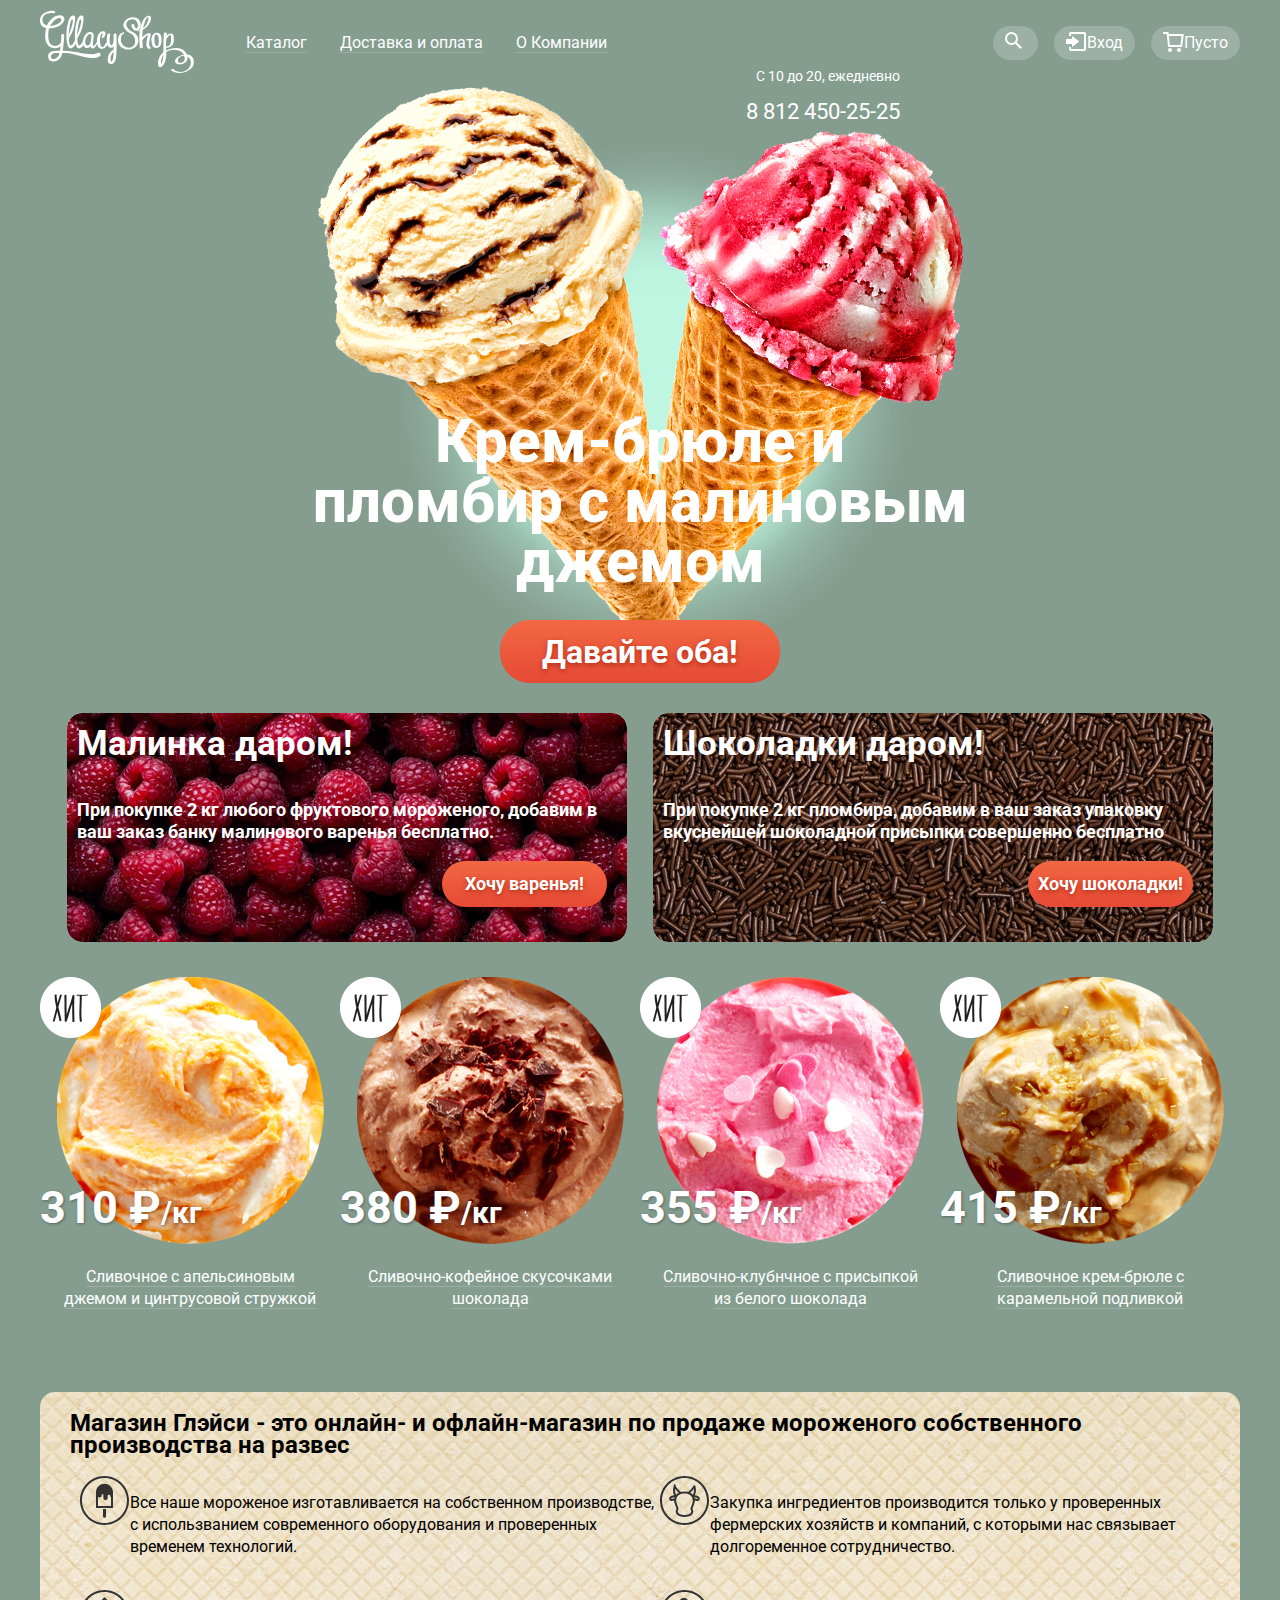
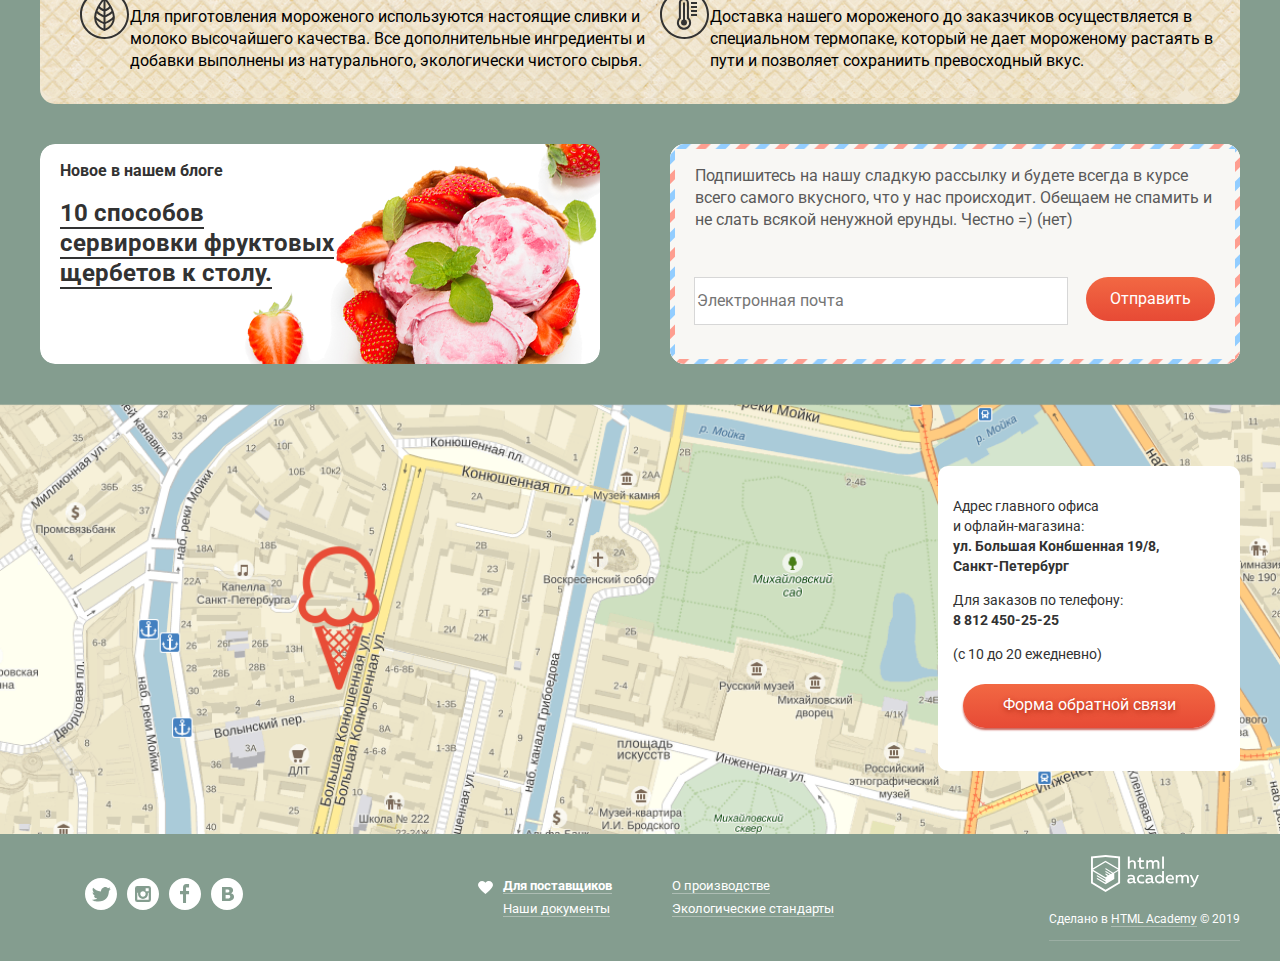
==== commit 89b7f8b1: "add modal window" ====
--- a/index.html
+++ b/index.html
@@ -341,12 +341,15 @@
               <strong class="map-feedback-strong>">8 812 450-25-25</strong>
             </p>
             <p>(с 10 до 20 ежедневно)</p>
-            <button type="button" class="btn">Форма обратной связи</button>
+            <a class="modal-button btn" ref="#modal-mask" onclick="openModal()">
+              <span class="modal-button-span">Форма обратной связи</span>
+            </a>
           </div>
         </div>
       </div>
     </section>
-    <div class="modal-mask h-hidden">
+
+    <div id="modal-mask">
       <section class="modal-callback">
         <h2>Мы обязательно вам ответим!</h2>
         <form class="callback" name="callback">
@@ -369,12 +372,22 @@
           <textarea
             name="callback-message"
             placeholder="Напишите что-нибудь..."
-          ></textarea>
-          <button class="callback-submit" type="submit">Отправить</button>
+            id="callback-message"
+          ></textarea
+          ><br />
+          <button class="callback-submit btn" type="button">Отправить</button>
+          <button
+            onclick="closeModal()"
+            id="close-button"
+            type="button"
+            class="button-close btn"
+          >
+            Закрыть
+          </button>
         </form>
       </section>
     </div>
-
+    <div id="dark-background"></div>
     <footer class="footer-main container">
       <div class="social-wrapper">
         <ul class="social-buttons">
@@ -490,5 +503,6 @@
         </div>
       </div>
     </footer>
+    <script src="/js/script.js"></script>
   </body>
 </html>
--- a/css/style.css
+++ b/css/style.css
@@ -6,6 +6,9 @@
   min-height: 100%;
   background-attachment: fixed;
 }
+a {
+  cursor: pointer;
+}
 
 input[type="email"],
 input[type="password"],
@@ -63,7 +66,7 @@
 }
 .btn:active {
   background-image: linear-gradient(to top, #ec6f5e, #f58669);
-  box-shadow: 0 2px 2px 0 #ac1000;
+  box-shadow: inset 0 2px 2px 0 #942718;
 }
 /* Стили главного меню */
 
@@ -105,18 +108,24 @@
   transition: all 0.3s ease-out;
   text-align: left;
   left: 0;
+
+  box-shadow: 0 20px 20px 0 rgba(0, 0, 0, 0.4);
 }
 .submenu-item {
   padding: 7px 20px;
 }
 .submenu a {
   color: #333333;
+  word-break: none;
 }
 .submenu-item:hover:not(:first-child) {
   background-color: #fbded7;
 }
 .submenu-item:active:not(:first-child) {
-  background-color: #f26843;
+  background-color: #f6b5a5;
+}
+.current-item {
+  background-color: #d07058 !important;
 }
 
 .navigation-left-item:hover .submenu {
@@ -161,6 +170,10 @@
   border-radius: 30px;
   padding: 6px 12px;
   position: relative;
+}
+.catalog-active-link {
+  border: none !important;
+  color: white !important;
 }
 .search-form {
   position: absolute;
@@ -174,6 +187,7 @@
   opacity: 0;
   transition: all 0.3s ease-out;
   right: 0;
+  box-shadow: 0 20px 20px 0 rgba(0, 0, 0, 0.4);
 }
 .input-search {
   width: 300px;
@@ -195,6 +209,7 @@
   width: 300px;
   height: 200px;
   right: 0;
+  box-shadow: 0 20px 20px 0 rgba(0, 0, 0, 0.4);
 }
 .cart-wrapper {
   position: absolute;
@@ -213,6 +228,7 @@
   padding: 26px 15px 23px 10px;
   transition: all 0.3s ease-out;
   font-size: 13px;
+  box-shadow: 0 20px 20px 0 rgba(0, 0, 0, 0.4);
 }
 
 .cart-list td {
@@ -278,7 +294,12 @@
   background-image: linear-gradient(to top, #e74a35 0%, #f26843 100%);
   border-radius: 30px;
   border: 0;
-  color: white;
+
+  text-shadow: 0 2px 5px rgba(160, 32, 11, 0.76);
+  color: #ffffff;
+  font-size: 16px;
+  font-weight: 700;
+  line-height: 24px;
 }
 
 .input-login,
@@ -716,10 +737,19 @@
 }
 
 .map-feedback-content {
+  position: relative;
   margin-top: 30px;
   margin-left: 15px;
   text-align: left;
   width: 220px;
+}
+.modal-button {
+  box-shadow: 0 2px 2px 0 rgba(172, 16, 0, 0.64);
+  background-image: linear-gradient(to top, #e74a35, #f26843);
+  border-radius: 25px;
+  border: 0;
+  text-shadow: 0 2px 5px rgba(160, 32, 11, 0.76);
+  color: #ffffff;
 }
 
 .map-feedback-content > p {
@@ -737,15 +767,22 @@
   font-weight: 700;
 }
 
-.map-feedback-content > button {
+.map-feedback-content > a {
+  display: block;
+  margin: 5px 10px;
   width: 252px;
   height: 44px;
   background-image: linear-gradient(to top, #e74a35 0%, #f26843 100%);
   border-radius: 30px;
-
   margin-right: 20px;
   border: 0;
   color: white;
+}
+.modal-button-span {
+  display: block;
+  text-align: center;
+  margin-top: 20px;
+  padding-top: 10px;
 }
 
 /* Footer */
@@ -850,7 +887,6 @@
 
 .filters-sorting:hover {
   color: #333333;
-  background-color: #f8f7f4;
 }
 
 .price-controls {
@@ -1004,6 +1040,11 @@
 .sorting-btn:hover {
   background-color: #ffffff;
   color: #333333;
+}
+.sorting-btn:active {
+  box-shadow: inset 0 2px 1px 0 #696969;
+  background-color: #ededed;
+  border: none;
 }
 
 .pagination {
@@ -1080,3 +1121,80 @@
   left: 25px;
   top: 23px;
 }
+
+#modal-mask:target {
+  display: block;
+}
+#modal-mask {
+  position: fixed;
+  top: 50%;
+  left: 50%;
+  transform: translate(-50%, -50%);
+  z-index: 100;
+  padding: 15px 24px 27px;
+  color: #323232;
+  background-color: #f8f7f4;
+  text-align: left;
+  border-radius: 10px;
+  display: none;
+}
+#dark-background {
+  position: fixed;
+  z-index: 10;
+  top: 0;
+  left: 0;
+  width: 100%;
+  height: 100%;
+  display: none;
+  background-color: rgba(0, 0, 0, 0.3);
+}
+#callback-name,
+#callback-email {
+  padding: 8px 5px 10px 13px;
+  border-radius: 5px;
+  color: #323232;
+  box-sizing: border-box;
+  width: 270px;
+  height: 47px;
+  border: solid 1px rgba(178, 178, 178, 0.52);
+}
+
+#callback-message {
+  resize: none;
+  width: 450px;
+  min-height: 155px;
+  padding: 8px 5px 10px 13px;
+  border: 1px solid #d3d3d2;
+  border-radius: 5px;
+  color: #323232;
+  box-sizing: border-box;
+}
+
+.callback-submit {
+  float: right;
+  width: 254px;
+  height: 46px;
+  box-shadow: 0 2px 2px 0 rgba(172, 16, 0, 0.64);
+  background-image: linear-gradient(to top, #e74a35, #f26843);
+  border-radius: 25px;
+  border: 0;
+  text-shadow: 0 2px 5px rgba(160, 32, 11, 0.76);
+  color: #ffffff;
+  font-size: 16px;
+  font-weight: 700;
+  line-height: 24px;
+  margin-top: 10px;
+}
+
+.button-close {
+  background: url(/img/cross-big.svg) no-repeat;
+  position: absolute;
+  top: 15px;
+  right: 15px;
+  width: 20px;
+  height: 20px;
+  padding: 0;
+  font-size: 0;
+  border: 0;
+  cursor: pointer;
+}
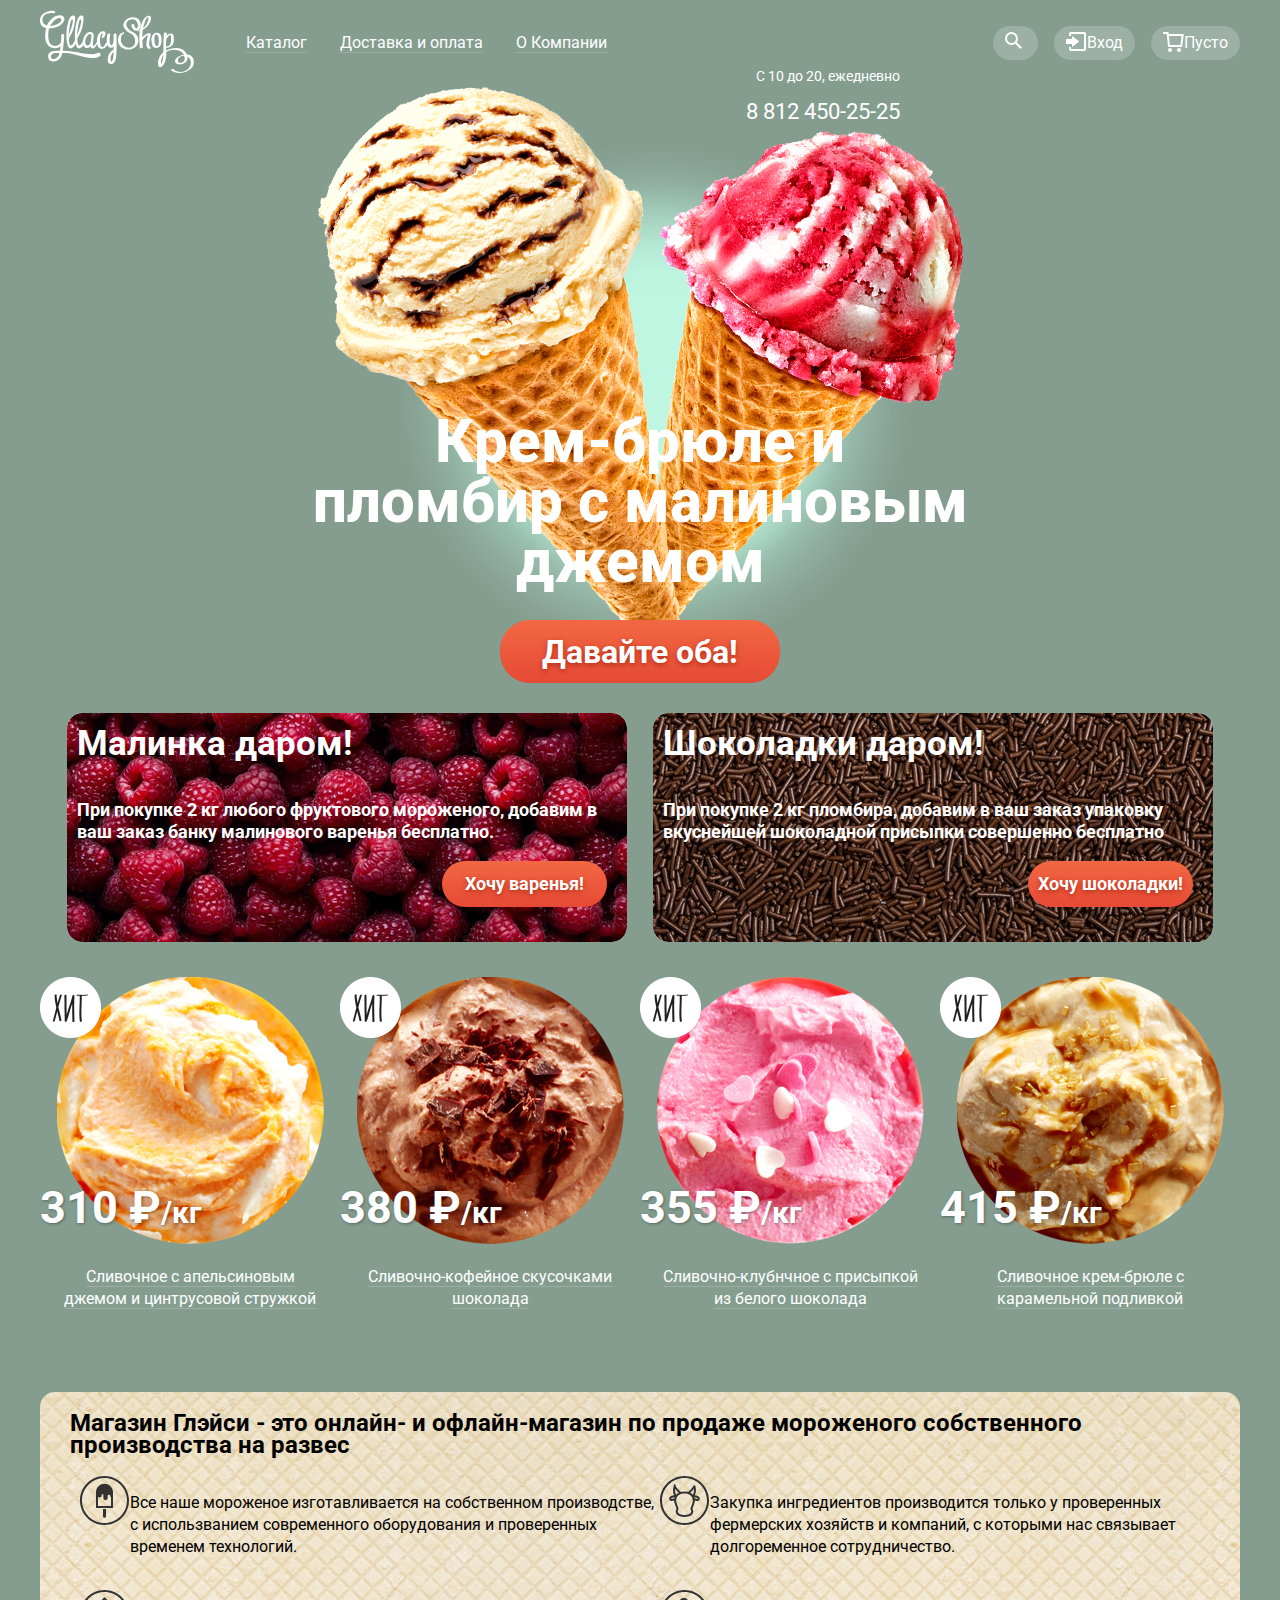
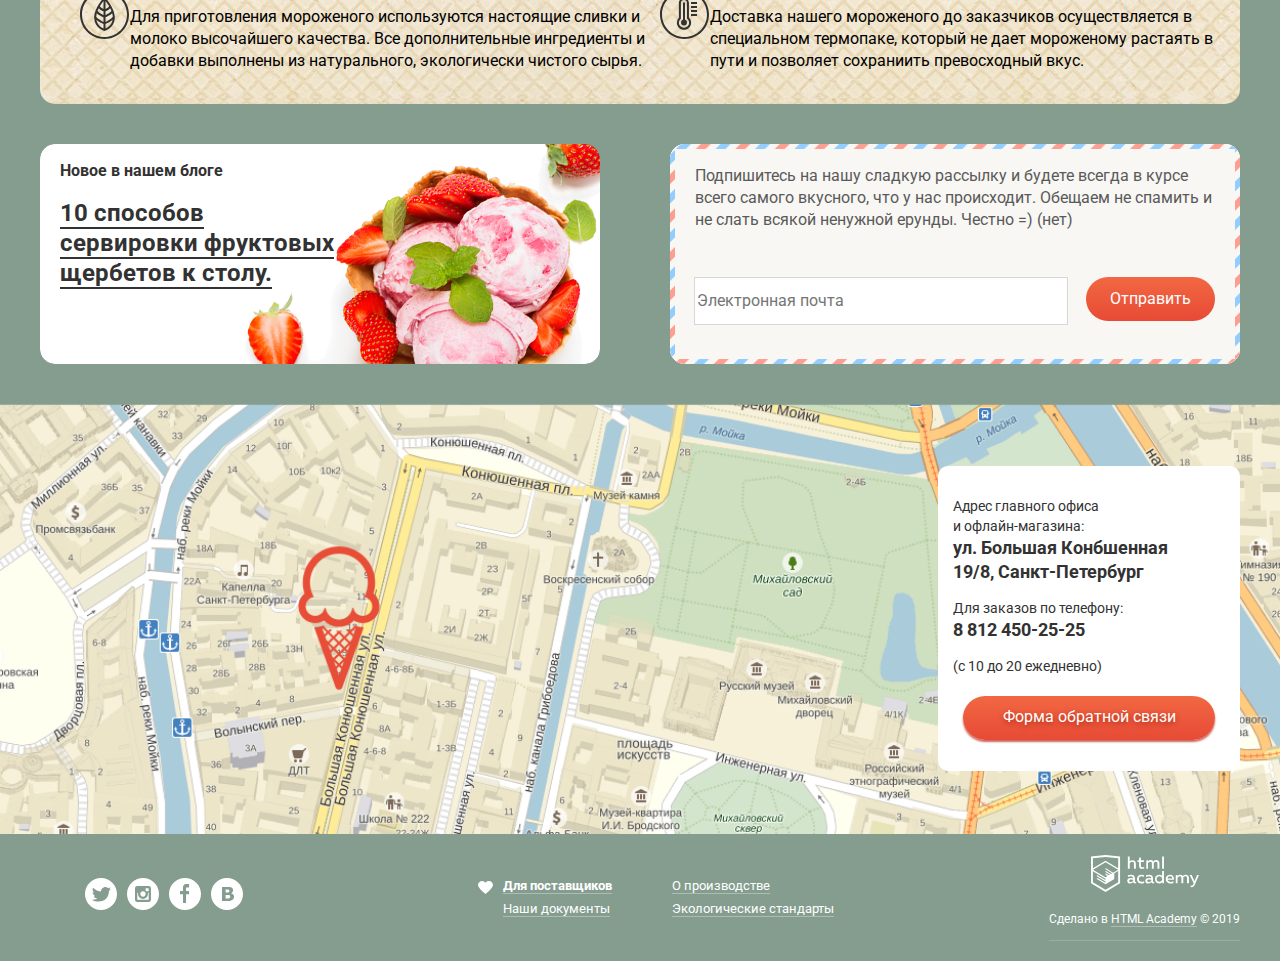
==== commit 755a71f4: "modal + fix" ====
--- a/index.html
+++ b/index.html
@@ -332,13 +332,13 @@
             <p>
               Адрес главного офиса <br />
               и офлайн-магазина:<br />
-              <strong class="map-feedback-strong>"
-                >ул. Большая Конбшенная 19/8, Санкт-Петербург</strong
+              <strong class="map-feedback-strong">
+                ул. Большая Конбшенная 19/8, Санкт-Петербург</strong
               >
             </p>
             <p>
               Для заказов по телефону:<br />
-              <strong class="map-feedback-strong>">8 812 450-25-25</strong>
+              <strong class="map-feedback-strong">8 812 450-25-25</strong>
             </p>
             <p>(с 10 до 20 ежедневно)</p>
             <a class="modal-button btn" ref="#modal-mask" onclick="openModal()">
@@ -380,7 +380,7 @@
             onclick="closeModal()"
             id="close-button"
             type="button"
-            class="button-close btn"
+            class="button-close"
           >
             Закрыть
           </button>
--- a/css/style.css
+++ b/css/style.css
@@ -761,10 +761,10 @@
 
 .map-feedback-strong {
   color: #323232;
-  font-size: 24px;
+  font-size: 18px;
   line-height: 30px;
   text-align: left;
-  font-weight: 700;
+  line-height: 1.33;
 }
 
 .map-feedback-content > a {
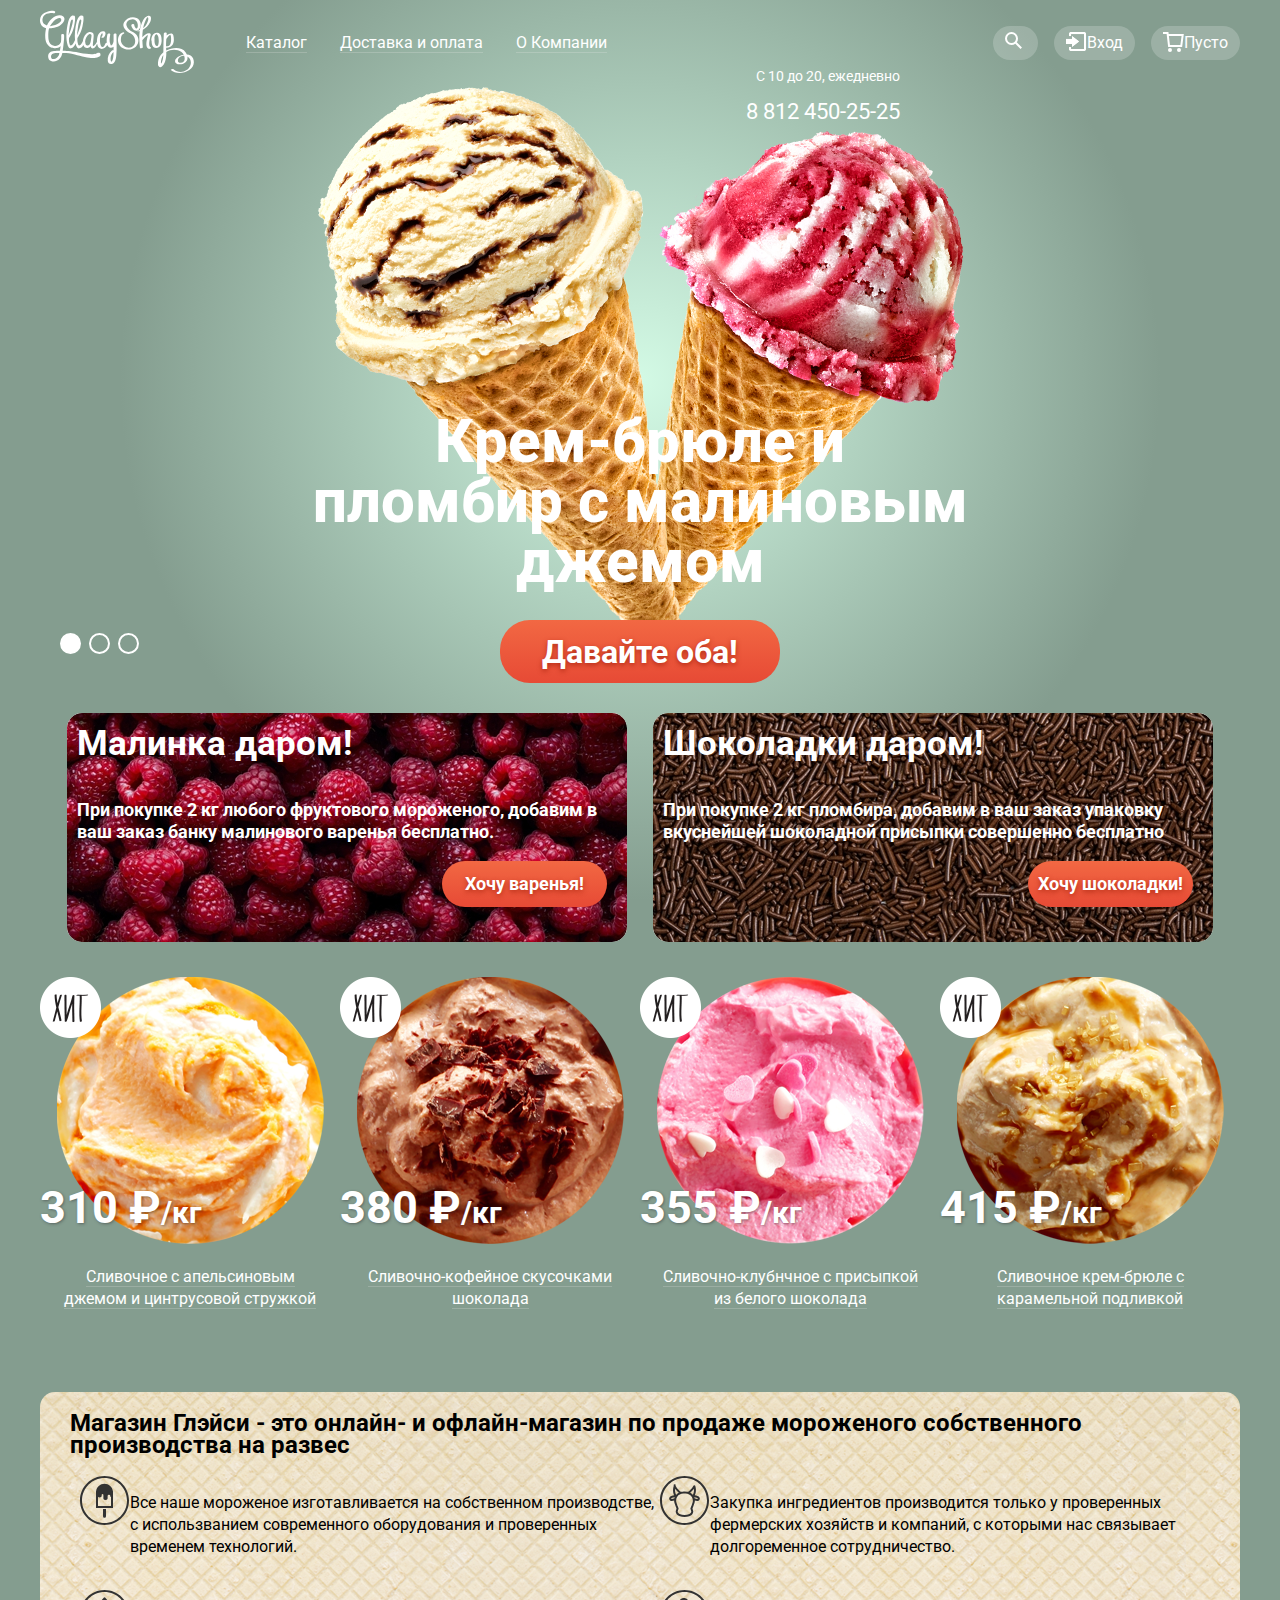
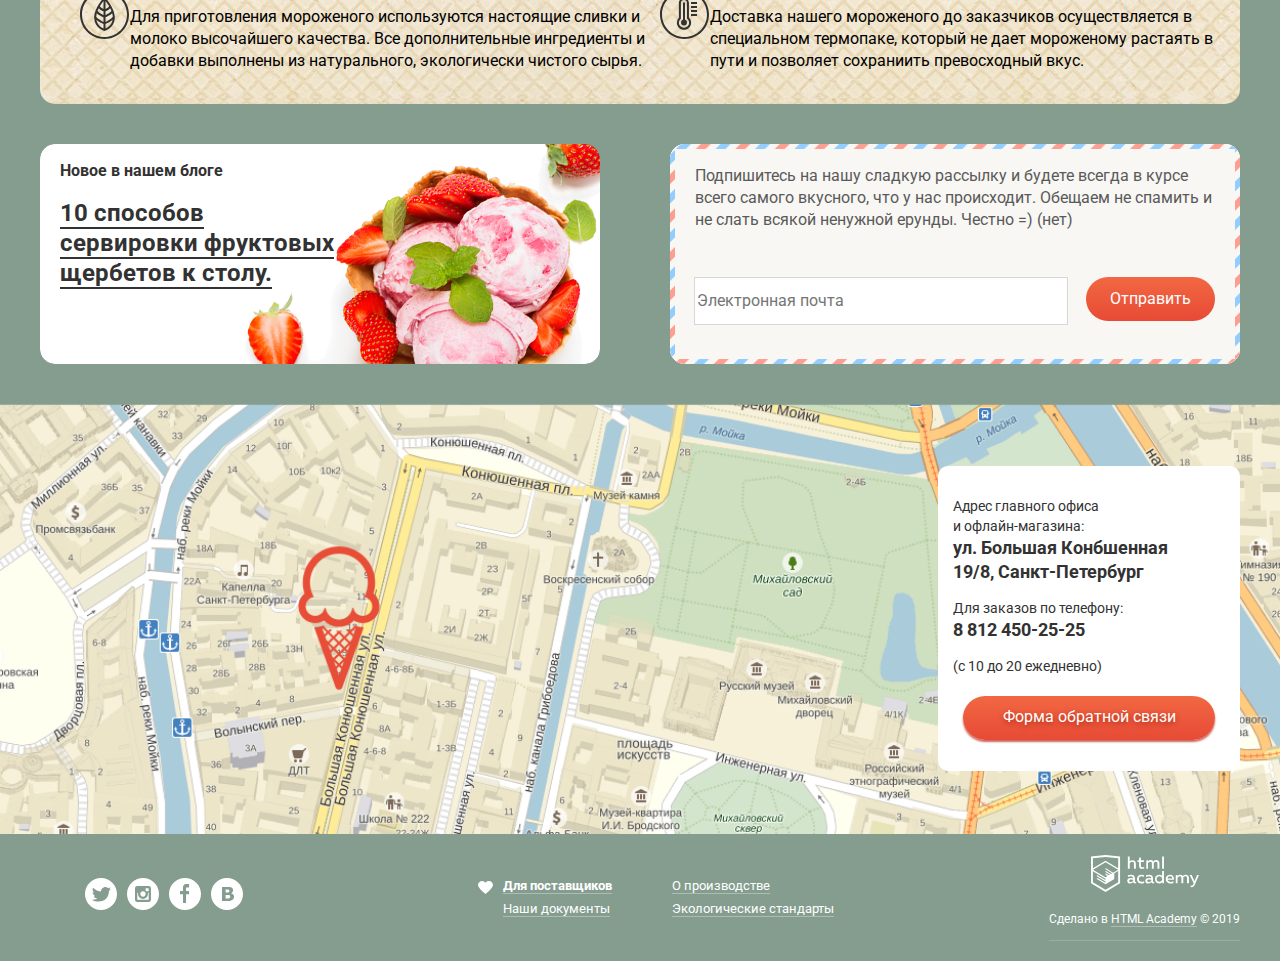
==== commit e0977fb7: "slider+bg" ====
--- a/index.html
+++ b/index.html
@@ -12,6 +12,16 @@
     <link rel="stylesheet" href="css/style.css" />
   </head>
   <body>
+    <input
+      class=" slider-radio"
+      id="input-1"
+      name="slider-input"
+      type="radio"
+      checked
+    />
+    <input class="slider-radio" id="input-2" name="slider-input" type="radio" />
+    <input class="slider-radio" id="input-3" name="slider-input" type="radio" />
+    <div class="site-bg">
     <header class="header-main container">
       <img src="img/logo.svg" width="154" height="64" alt="Логотип" />
       <nav class="nav-main">
@@ -107,7 +117,11 @@
         <div class="slider-buttons">
           <ul class="slider-list">
             <li class="slider-list-item">
-              <img class="slider-list-img" src="/img/banner2.png" alt="" />
+              <img
+                class="slider-list-img"
+                src="/img/banners/first-banner.png"
+                alt=""
+              />
 
               <h3 class="slider-title">
                 Крем-брюле и пломбир с малиновым джемом
@@ -116,7 +130,49 @@
                 <span class="slider-button-text">Давайте оба!</span>
               </button>
             </li>
+            <li class="slider-list-item">
+              <img
+                class="slider-list-img"
+                src="/img/banners/Chocolate_and_lemon.png"
+                alt=""
+              />
+
+              <h3 class="slider-title">
+                Шоколадный пломбир и лимонный сорбет
+              </h3>
+              <button type="button" class="button slider-button btn">
+                <span class="slider-button-text">Давайте оба!</span>
+              </button>
+            </li>
+            <li class="slider-list-item">
+              <img
+                class="slider-list-img"
+                src="/img/banners/pomade_and_strawberry.png"
+                alt=""
+              />
+
+              <h3 class="slider-title">
+                Пломбир с помадкой и клубничный щербет
+              </h3>
+              <button type="button" class="button slider-button btn">
+                <span class="slider-button-text">Давайте оба!</span>
+              </button>
+            </li>
           </ul>
+          <div class="slider-controls">
+            <label
+              class="slider-control slider-control-1"
+              for="input-1"
+            ></label>
+            <label
+              class="slider-control slider-control-2"
+              for="input-2"
+            ></label>
+            <label
+              class="slider-control slider-control-3"
+              for="input-3"
+            ></label>
+          </div>
         </div>
       </section>
       <section class="special-offers">
@@ -503,6 +559,7 @@
         </div>
       </div>
     </footer>
+    </div>
     <script src="/js/script.js"></script>
   </body>
 </html>
--- a/css/style.css
+++ b/css/style.css
@@ -1,5 +1,5 @@
 html {
-  background: #849d8f;
+  background-color: #849d8f;
   margin-left: auto;
   margin-right: auto;
   text-align: center;
@@ -405,7 +405,7 @@
   left: 0;
   right: 0;
   top: 0;
-  z-index: -2;
+  z-index: 1;
 }
 
 .slider-title {
@@ -442,6 +442,53 @@
   line-height: 44px;
 }
 
+.slider-controls {
+  position: absolute;
+  display: flex;
+  width: 100px;
+}
+.slider-radio {
+  display: none;
+}
+
+.slider-control {
+  width: 17px;
+  height: 17px;
+  margin-right: 8px;
+  border: 2px solid #ffffff;
+  border-radius: 50%;
+}
+.slider-control:hover {
+  background-color: rgba(248, 247, 244, 0.4);
+}
+.slider-list-item:nth-of-type(1),
+.slider-list-item:nth-of-type(2),
+.slider-list-item:nth-of-type(3) {
+  display: none;
+}
+#input-1:checked ~ .site-bg .container .slider-control-1,
+#input-2:checked ~ .site-bg .container .slider-control-2,
+#input-3:checked ~ .site-bg .container .slider-control-3 {
+  background-color: #ffffff;
+}
+#input-1:checked ~ .site-bg .container .slider-list-item:nth-of-type(1),
+#input-2:checked ~ .site-bg .container .slider-list-item:nth-of-type(2),
+#input-3:checked ~ .site-bg .container .slider-list-item:nth-of-type(3) {
+  display: block;
+}
+#input-1:checked ~ .site-bg {
+  z-index: -3;
+  background: radial-gradient(circle at 50% 380px, #d3fae5, #849d8f 520px);
+}
+#input-2:checked ~ .site-bg {
+  z-index: -3;
+  background: radial-gradient(circle at 50% 380px, #d1e5f6, #8996a6 520px);
+}
+#input-3:checked ~ .site-bg {
+  z-index: -3;
+  background: radial-gradient(circle at 50% 380px, #f7e1d9, #9d8b84 520px);
+}
+
 /* Стили секции специальное предложение */
 
 .special-offers {
@@ -454,6 +501,7 @@
 
 .special-offers > div {
   font-weight: 700;
+  z-index: 2;
 }
 
 .special-offers-title {
@@ -510,6 +558,7 @@
   border: 0;
 }
 
+/* Стили секции хиты */
 /* Стили секции хиты */
 .fast-view-button {
   opacity: 0;
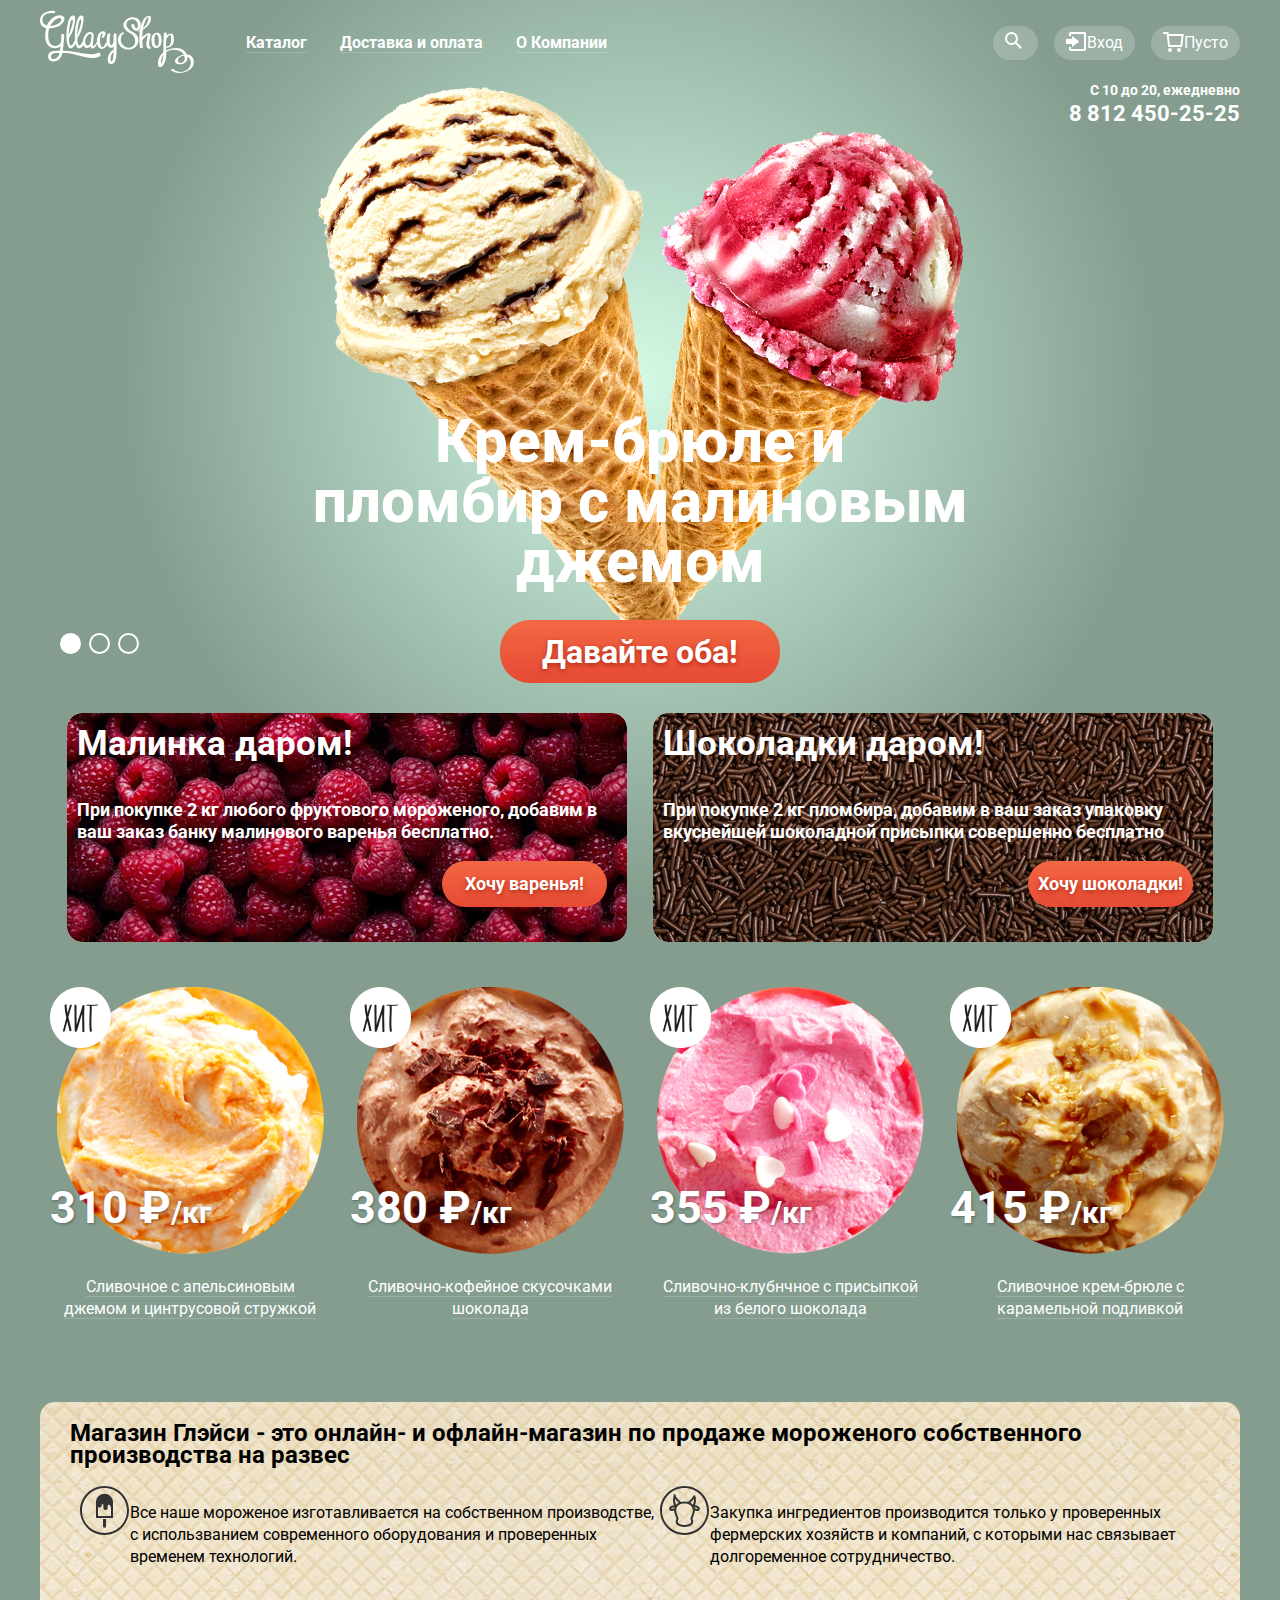
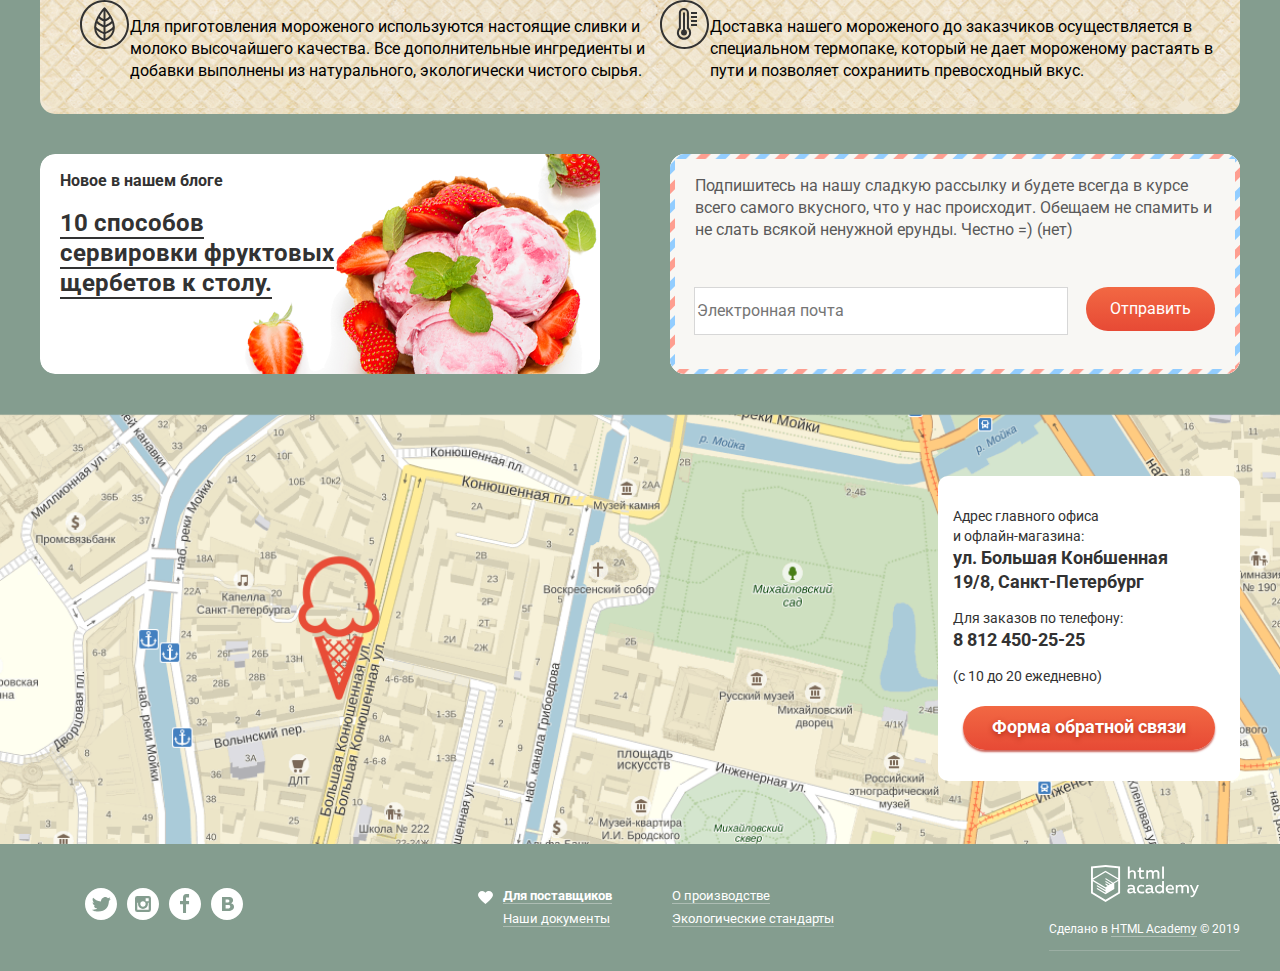
==== commit adb4c517: "final fix" ====
--- a/index.html
+++ b/index.html
@@ -107,10 +107,7 @@
           </ul>
         </div>
       </nav>
-      <div class="contact-information">
-        <p class="contact-time">С 10 до 20, ежедневно</p>
-        <p class="contact-phone">8 812 450-25-25</p>
-      </div>
+     
     </header>
     <main class="container">
       <section class="slider">
@@ -174,6 +171,10 @@
             ></label>
           </div>
         </div>
+         <div class="contact-information">
+        <p class="contact-time">С 10 до 20, ежедневно</p>
+        <p class="contact-phone">8 812 450-25-25</p>
+      </div>
       </section>
       <section class="special-offers">
         <h2 class="h-hidden">Специальное предложение</h2>
--- a/css/style.css
+++ b/css/style.css
@@ -90,10 +90,12 @@
   padding: 6px 12px;
   border-radius: 30px;
   position: relative;
+  font-weight: bold;
 }
 .navigation-left-item > a {
   border-bottom: 1px solid rgba(248, 247, 244, 0.2);
 }
+
 .submenu {
   position: absolute;
   box-sizing: border-box;
@@ -105,7 +107,6 @@
   border-radius: 5px;
   z-index: -1;
   opacity: 0;
-  transition: all 0.3s ease-out;
   text-align: left;
   left: 0;
 
@@ -113,6 +114,10 @@
 }
 .submenu-item {
   padding: 7px 20px;
+  font-weight: normal;
+}
+.submenu-item:nth-of-type(1) {
+  font-weight: bold;
 }
 .submenu a {
   color: #333333;
@@ -141,6 +146,9 @@
 .navigation-left-item:hover {
   color: #333333;
   background-color: #f8f7f4;
+}
+.navigation-left-item:active {
+  box-shadow: inset 0 2px 1px 0 #696969;
 }
 .catalog-active:hover {
   color: #333333;
@@ -185,7 +193,7 @@
   border-radius: 5px;
   z-index: -1;
   opacity: 0;
-  transition: all 0.3s ease-out;
+
   right: 0;
   box-shadow: 0 20px 20px 0 rgba(0, 0, 0, 0.4);
 }
@@ -205,11 +213,15 @@
   border-radius: 5px;
   z-index: -1;
   opacity: 0;
-  transition: all 0.3s ease-out;
   width: 300px;
   height: 200px;
   right: 0;
   box-shadow: 0 20px 20px 0 rgba(0, 0, 0, 0.4);
+}
+
+.login-button {
+  width: 103px;
+  height: 48px;
 }
 .cart-wrapper {
   position: absolute;
@@ -246,6 +258,7 @@
   background: url(/img/cross-small.svg) no-repeat;
   left: 5px;
   top: 10px;
+  cursor: pointer;
 }
 
 .cart-list__img img {
@@ -294,10 +307,10 @@
   background-image: linear-gradient(to top, #e74a35 0%, #f26843 100%);
   border-radius: 30px;
   border: 0;
-
+  font-weight: bold;
   text-shadow: 0 2px 5px rgba(160, 32, 11, 0.76);
   color: #ffffff;
-  font-size: 16px;
+  font-size: 18px;
   font-weight: 700;
   line-height: 24px;
 }
@@ -312,16 +325,19 @@
   display: inline-block;
 }
 .button-submit {
-  width: 110px;
-  height: 50px;
+  width: 103px;
+  height: 48px;
   background-image: linear-gradient(to top, #e74a35 0%, #f26843 100%);
   border-radius: 30px;
   border: 0;
   float: left;
   padding: 10px;
   margin-top: 10px;
-  margin-left: 20px;
+  margin-left: 25px;
   color: white;
+  box-shadow: 0 1px 2px 0 #ac1000;
+  font-size: 18px;
+  font-weight: bold;
 }
 .auth-links-left,
 .auth-links-right {
@@ -359,24 +375,34 @@
 }
 .contact-information {
   position: absolute;
-  top: 50px;
-  right: 380px;
+  top: -15px;
+  right: 0px;
+  margin-top: 10px;
+}
+.contact-information-catalog {
+  position: absolute;
+  top: 60px;
+  right: 350px;
   margin-top: 10px;
 }
 
 .contact-information > p {
   margin-top: 5px;
   text-align: right;
+  line-height: 0.5;
 }
 
 .contact-time {
   color: #ffffff;
   font-size: 14px;
+  font-weight: bold;
 }
 
 .contact-phone {
   color: #ffffff;
   font-size: 22px;
+  font-weight: bold;
+  line-height: 1.09;
 }
 
 /* Стили секции слайдер */
@@ -573,6 +599,8 @@
   position: absolute;
   top: 0;
   left: 0;
+  margin-left: 10px;
+  margin-top: 10px;
 }
 
 .fast-view-button > span {
@@ -581,6 +609,9 @@
   color: #ffffff;
   font-weight: 700;
   border: 0;
+}
+.hits-block {
+  padding-top: 10px;
 }
 .hits-block:hover {
   transition: all 0.3s ease-out;
@@ -624,6 +655,7 @@
   position: absolute;
   top: 175px;
   left: 0;
+  margin-left: 10px;
 }
 
 .price > span:nth-child(3) {
@@ -832,6 +864,8 @@
   text-align: center;
   margin-top: 20px;
   padding-top: 10px;
+  font-size: 18px;
+  font-weight: bold;
 }
 
 /* Footer */
@@ -933,6 +967,38 @@
   border-radius: 30px;
   padding: 6px 12px;
 }
+.sorting {
+  position: relative;
+}
+.sorting select {
+  position: relative;
+  -moz-appearance: none; /* Firefox */
+  -webkit-appearance: none; /* Safari and Chrome */
+  display: block;
+
+  width: 195px;
+  height: 36px;
+  padding-top: 9px;
+  padding-right: 35px;
+  padding-bottom: 9px;
+  padding-left: 15px;
+
+  cursor: pointer;
+
+  color: #fff;
+  border: 0;
+  border-radius: 18px;
+  background: rgba(255, 255, 255, 0.2);
+}
+
+.sort-icon {
+  width: 11px;
+  height: 10px;
+  position: absolute;
+  top: 54%;
+  right: 25px;
+  background: url("/img/icon-down-dir.png") no-repeat;
+}
 
 .filters-sorting:hover {
   color: #333333;
@@ -970,7 +1036,9 @@
   background-color: #f8f7f4;
   box-shadow: 0 2px 2px rgba(0, 0, 0, 0.1);
   cursor: pointer;
-}
+  background: url("/img/filter-button.svg");
+}
+
 .range-max {
   left: 117px;
   position: absolute;
@@ -981,6 +1049,7 @@
   background-color: #f8f7f4;
   box-shadow: 0 2px 2px rgba(0, 0, 0, 0.1);
   cursor: pointer;
+  background: url("/img/filter-button.svg");
 }
 .range-min:hover,
 .range-max:hover {
@@ -1229,9 +1298,8 @@
   border: 0;
   text-shadow: 0 2px 5px rgba(160, 32, 11, 0.76);
   color: #ffffff;
-  font-size: 16px;
-  font-weight: 700;
-  line-height: 24px;
+  font-size: 18px;
+  font-weight: bold;
   margin-top: 10px;
 }
 
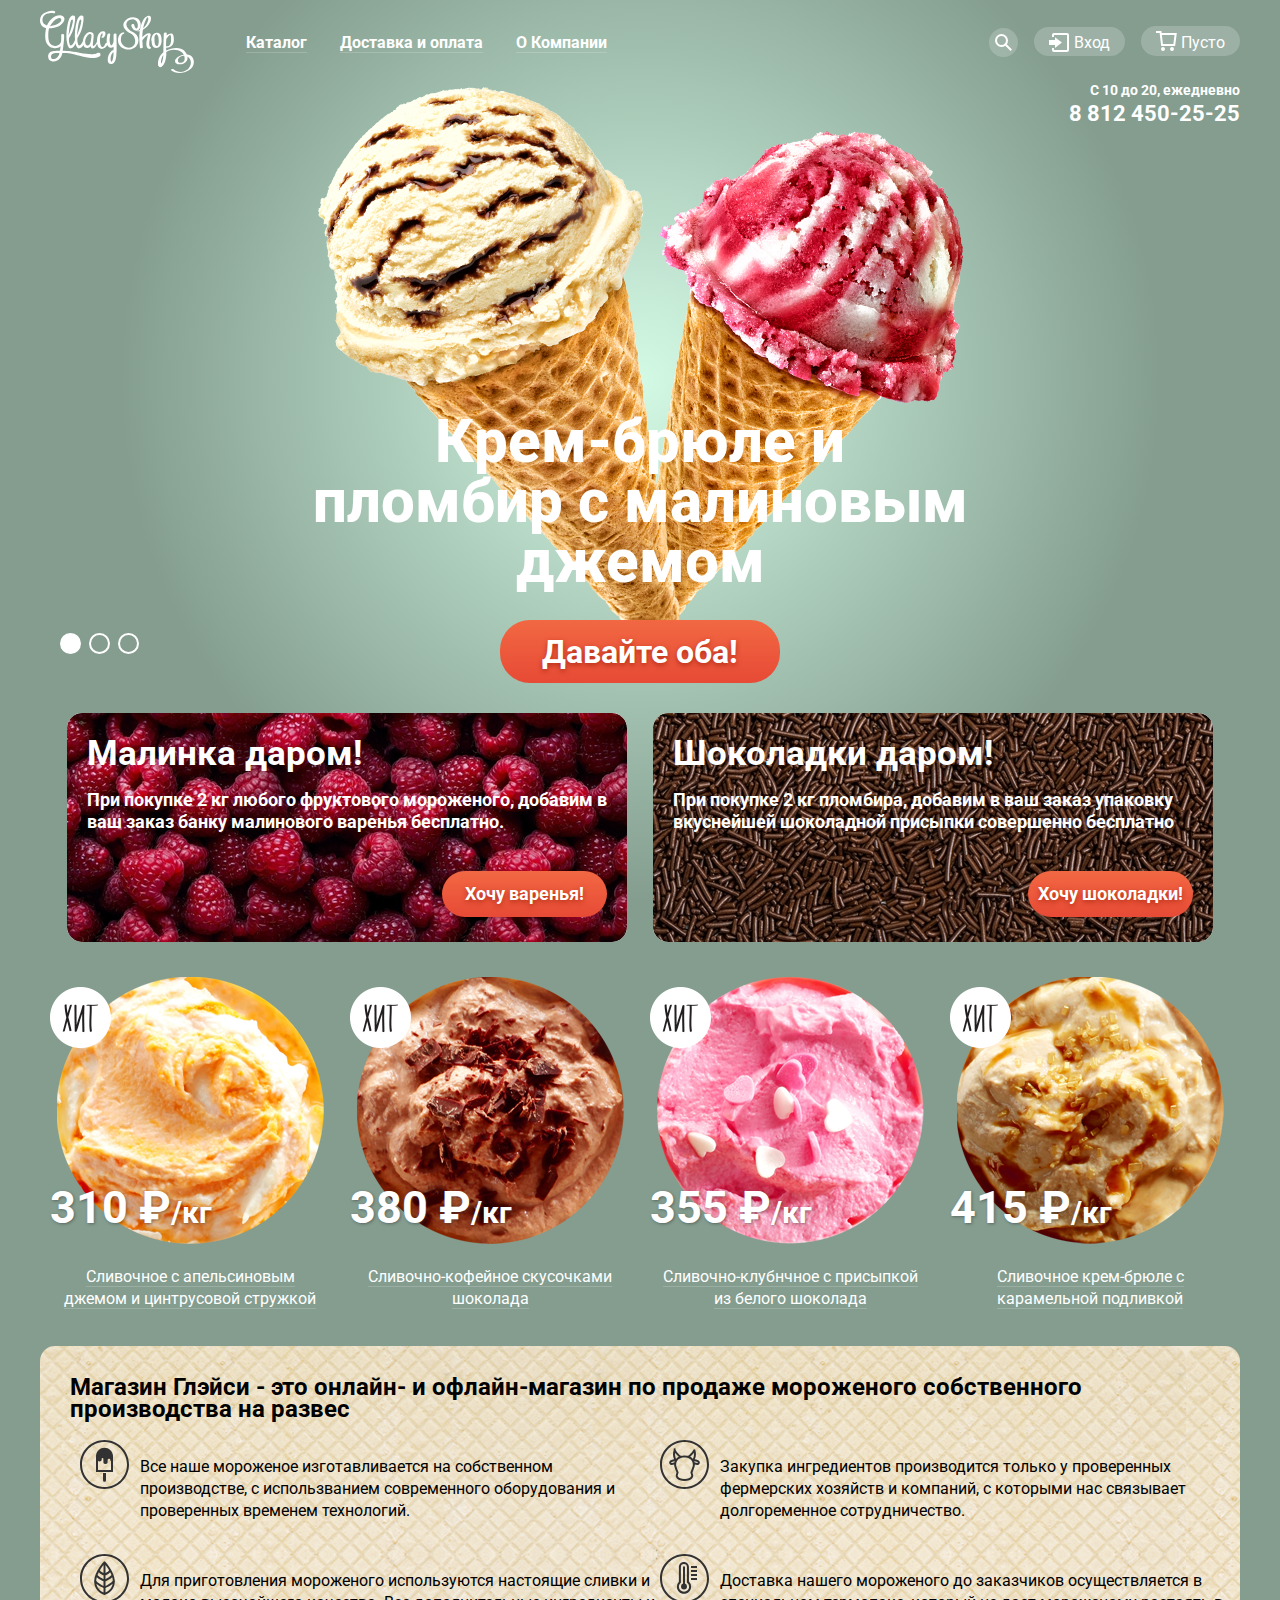
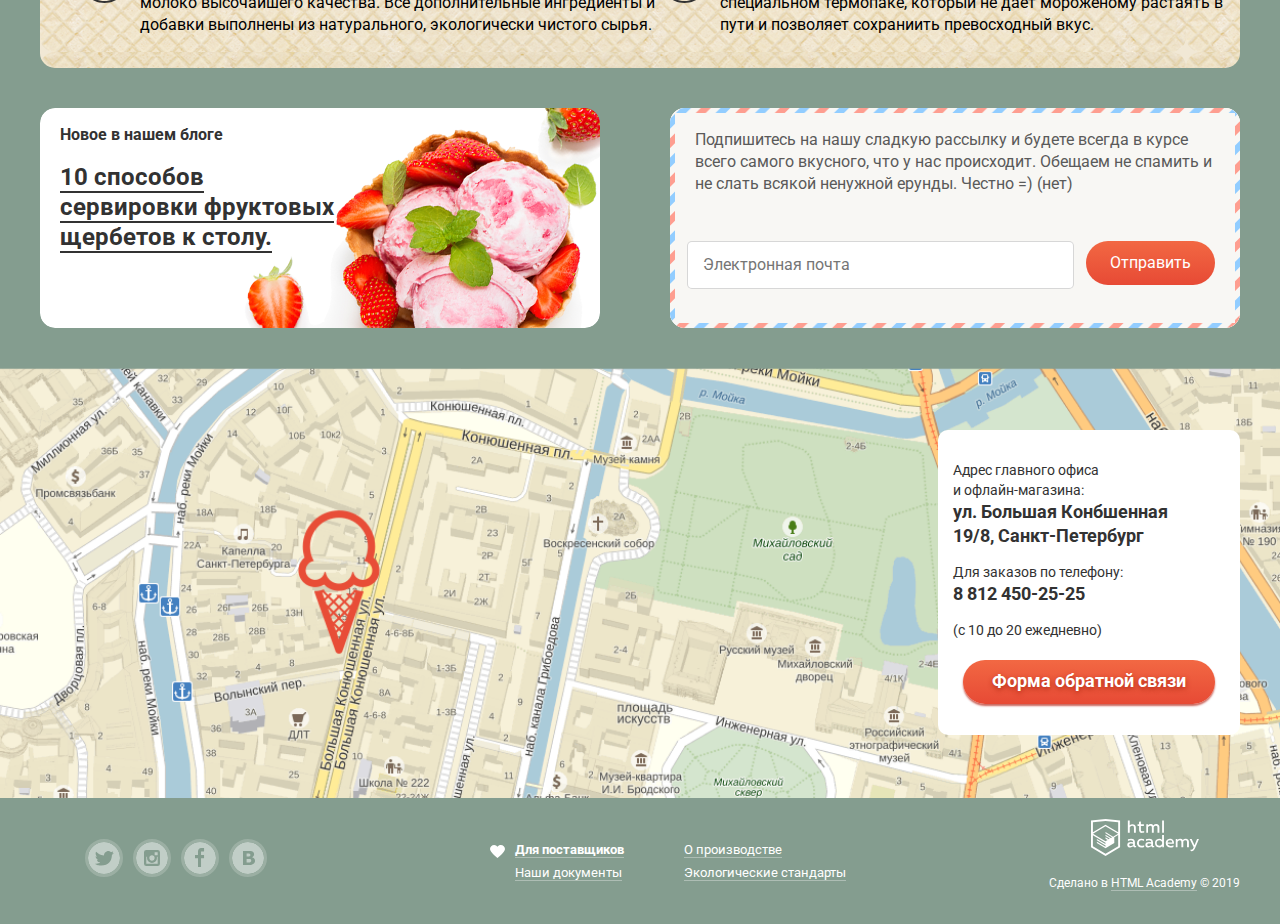
==== commit f934e463: "final fix" ====
--- a/index.html
+++ b/index.html
@@ -22,544 +22,602 @@
     <input class="slider-radio" id="input-2" name="slider-input" type="radio" />
     <input class="slider-radio" id="input-3" name="slider-input" type="radio" />
     <div class="site-bg">
-    <header class="header-main container">
-      <img src="img/logo.svg" width="154" height="64" alt="Логотип" />
-      <nav class="nav-main">
-        <div class="nav-container">
-          <ul class="navigation-left">
-            <li class="navigation-left-item">
-              <a>Каталог </a>
-              <ul class="submenu">
-                <li class="submenu-item">
-                  Новинки
-                  <hr />
+      <header class="header-main container">
+        <img src="img/logo.svg" width="154" height="64" alt="Логотип" />
+        <nav class="nav-main">
+          <div class="nav-container">
+            <ul class="navigation-left">
+              <li class="navigation-left-item">
+                <a>Каталог </a>
+                <ul class="submenu">
+                  <li class="submenu-item">
+                    Новинки
+                    <hr />
+                  </li>
+                  <li class="submenu-item">
+                    <a href="catalog.html">Сливочное</a>
+                  </li>
+                  <li class="submenu-item">
+                    <a href="#">Щербеты</a>
+                  </li>
+                  <li class="submenu-item">
+                    <a href="#">Фруктовый лед</a>
+                  </li>
+                  <li class="submenu-item">
+                    <a href="#">Мелорин</a>
+                  </li>
+                  <div class="submenu-overlay"></div>
+                </ul>
+              </li>
+              <li class="navigation-left-item">
+                <a>Доставка и оплата</a>
+              </li>
+              <li class="navigation-left-item"><a>О Компании</a></li>
+            </ul>
+            <ul class="navigation-right">
+              <li class="navigation-right-item">
+                <a class="search">
+                  <svg
+                    xmlns="http://www.w3.org/2000/svg"
+                    xmlns:xlink="http://www.w3.org/1999/xlink"
+                    width="17"
+                    height="17"
+                    viewBox="0 0 17 17"
+                  >
+                    <path
+                      fill="#fff"
+                      d="M16.958 15.527L11.75 10.32A6.455 6.455 0 0 0 13 6.5 6.5 6.5 0 1 0 6.5 13a6.465 6.465 0 0 0 3.839-1.263l5.205 5.204 1.414-1.414zM6.5 11C4.019 11 2 8.981 2 6.5S4.019 2 6.5 2 11 4.019 11 6.5 8.981 11 6.5 11z"
+                    />
+                  </svg>
+                </a>
+                <form name="search" class="search-form">
+                  <div class="search-overlay"></div>
+                  <input
+                    class="input-search"
+                    type="search"
+                    name="search-text"
+                    placeholder="Что ищем?"
+                  />
+                </form>
+              </li>
+              <li class="navigation-right-item">
+                <a class="login-button">
+                  <svg
+                    xmlns="http://www.w3.org/2000/svg"
+                    xmlns:xlink="http://www.w3.org/1999/xlink"
+                    width="21"
+                    height="19"
+                    viewBox="0 0 21 19"
+                  >
+                    <g fill="#fff">
+                      <path
+                        d="M6 14.875L12.917 9.5 6 4.125v2.917H-.042v4.917H6z"
+                      />
+                      <path
+                        d="M18 0H5C3.9 0 3 .9 3 2v2h2V2h13v15H5v-2H3v2c0 1.1.9 2 2 2h13c1.1 0 2-.9 2-2V2c0-1.1-.9-2-2-2z"
+                      />
+                    </g>
+                  </svg>
+
+                  Вход</a
+                >
+                <form name="login" class="login-form">
+                  <div class="login-overlay"></div>
+                  <input
+                    class="input-login"
+                    type="email"
+                    name="email"
+                    placeholder="Электронная почта"
+                    required
+                  />
+                  <input
+                    class="input-password"
+                    type="password"
+                    name="password"
+                    placeholder="Пароль"
+                    required
+                  />
+                  <div class="auth-links">
+                    <div class="auth-links-left">
+                      <button class="button-submit btn" type="submit">
+                        Войти
+                      </button>
+                    </div>
+                    <div class="auth-links-right">
+                      <a class="forget-password" href="#">Забыли пароль?</a>
+                      <a class="new-registration" href="#">Новая регистрация</a>
+                    </div>
+                  </div>
+                </form>
+              </li>
+              <li class="navigation-right-item">
+                <a class="cart-button">
+                  <svg
+                    xmlns="http://www.w3.org/2000/svg"
+                    width="21"
+                    height="20"
+                    viewBox="0 0 21 20"
+                  >
+                    <g fill="#FFF">
+                      <path
+                        d="M5.657 2.031L5.422 0H0v2h3.64l1.5 13h13.988l1.699-12.969H5.657zM17.372 13H6.922L5.888 4.031h12.66L17.372 13z"
+                      />
+                      <circle cx="6.984" cy="18" r="2" />
+                      <circle cx="15.984" cy="18" r="2" />
+                    </g>
+                  </svg>
+                  Пусто
+                </a>
+              </li>
+            </ul>
+          </div>
+        </nav>
+      </header>
+      <main class="container">
+        <section class="slider">
+          <div class="slider-buttons">
+            <ul class="slider-list">
+              <li class="slider-list-item">
+                <img
+                  class="slider-list-img"
+                  src="/img/banners/first-banner.png"
+                  alt=""
+                />
+
+                <h3 class="slider-title">
+                  Крем-брюле и пломбир с малиновым джемом
+                </h3>
+                <button type="button" class="button slider-button btn">
+                  <span class="slider-button-text">Давайте оба!</span>
+                </button>
+              </li>
+              <li class="slider-list-item">
+                <img
+                  class="slider-list-img"
+                  src="/img/banners/Chocolate_and_lemon.png"
+                  alt=""
+                />
+
+                <h3 class="slider-title">
+                  Шоколадный пломбир и лимонный сорбет
+                </h3>
+                <button type="button" class="button slider-button btn">
+                  <span class="slider-button-text">Давайте оба!</span>
+                </button>
+              </li>
+              <li class="slider-list-item">
+                <img
+                  class="slider-list-img"
+                  src="/img/banners/pomade_and_strawberry.png"
+                  alt=""
+                />
+
+                <h3 class="slider-title">
+                  Пломбир с помадкой и клубничный щербет
+                </h3>
+                <button type="button" class="button slider-button btn">
+                  <span class="slider-button-text">Давайте оба!</span>
+                </button>
+              </li>
+            </ul>
+            <div class="slider-controls">
+              <label
+                class="slider-control slider-control-1"
+                for="input-1"
+              ></label>
+              <label
+                class="slider-control slider-control-2"
+                for="input-2"
+              ></label>
+              <label
+                class="slider-control slider-control-3"
+                for="input-3"
+              ></label>
+            </div>
+          </div>
+          <div class="contact-information">
+            <p class="contact-time">С 10 до 20, ежедневно</p>
+            <p class="contact-phone">
+              <a class="tel" href="tel:88124502525">8 812 450-25-25</a>
+            </p>
+          </div>
+        </section>
+        <section class="special-offers">
+          <h2 class="h-hidden">Специальное предложение</h2>
+          <div class="special-offers-malina">
+            <p class="special-offers-title">Малинка даром!</p>
+            <p class="special-offers-description">
+              При покупке 2 кг любого фруктового мороженого, добавим в ваш заказ
+              банку малинового варенья бесплатно.
+            </p>
+            <button type="button" class="special-offers-button btn">
+              <span>Хочу варенья!</span>
+            </button>
+          </div>
+          <div class="special-offers-choco">
+            <p class="special-offers-title">Шоколадки даром!</p>
+            <p class="special-offers-description">
+              При покупке 2 кг пломбира, добавим в ваш заказ упаковку вкуснейшей
+              шоколадной присыпки совершенно бесплатно
+            </p>
+            <button type="button" class="special-offers-button btn">
+              <span>Хочу шоколадки!</span>
+            </button>
+          </div>
+        </section>
+        <section class="hits">
+          <h2 class="h-hidden">Хиты</h2>
+          <ul class="hits-list">
+            <li class="hits-list-item">
+              <div class="hits-block">
+                <div class="hits-content">
+                  <img
+                    class="icecream-img"
+                    src="/img/icecream-orange.png"
+                    alt="Сливочное с апельсиновым джемом и цинтрусовой стружкой"
+                  />
+                  <img class="img-hit" src="/img/hit.png" alt="Хит" />
+                  <p class="price">
+                    <span>310</span>
+                    <span>₽</span><span>/кг</span>
+                  </p>
+                  <p class="description">
+                    <a href="#" class="link"
+                      >Сливочное с апельсиновым джемом и цинтрусовой стружкой
+                    </a>
+                  </p>
+                </div>
+                <div class="hits-overlay">
+                  <button type="button" class="fast-view-button btn">
+                    <span>Быстрый просмотр</span>
+                  </button>
+                </div>
+              </div>
+            </li>
+
+            <li class="hits-list-item">
+              <div class="hits-block">
+                <div class="hits-content">
+                  <img
+                    class="icecream-img"
+                    src="/img/icecream-choco.png"
+                    alt="Сливочно-кофейное скусочками шоколада"
+                  />
+                  <img class="img-hit" src="/img/hit.png" alt="Хит" />
+                  <p class="price">
+                    <span>380</span>
+                    <span>₽</span><span>/кг</span>
+                  </p>
+
+                  <p class="description">
+                    <a href="#" class="link"
+                      >Сливочно-кофейное скусочками шоколада</a
+                    >
+                  </p>
+                </div>
+                <div class="hits-overlay">
+                  <button type="button" class="fast-view-button btn">
+                    <span>Быстрый просмотр</span>
+                  </button>
+                </div>
+              </div>
+            </li>
+            <li class="hits-list-item">
+              <div class="hits-block">
+                <div class="hits-content">
+                  <img
+                    class="icecream-img"
+                    src="/img/icecream-strawberry.png"
+                    alt="Сливочно-клубнчное с присыпкой из белого шоколада"
+                  />
+                  <img class="img-hit" src="/img/hit.png" alt="Хит" />
+                  <p class="price">
+                    <span>355</span>
+                    <span>₽</span><span>/кг</span>
+                  </p>
+
+                  <p class="description">
+                    <a href="#" class="link"
+                      >Сливочно-клубнчное с присыпкой из белого шоколада</a
+                    >
+                  </p>
+                </div>
+                <div class="hits-overlay">
+                  <button type="button" class="fast-view-button btn">
+                    <span>Быстрый просмотр</span>
+                  </button>
+                </div>
+              </div>
+            </li>
+            <li class="hits-list-item">
+              <div class="hits-block">
+                <div class="hits-content">
+                  <img
+                    class="icecream-img"
+                    src="/img/icecream-cream.png"
+                    alt="Сливочное крем-брюле с карамельной подливкой"
+                  />
+                  <img class="img-hit" src="/img/hit.png" alt="Хит" />
+                  <p class="price">
+                    <span>415</span>
+                    <span>₽</span><span>/кг</span>
+                  </p>
+                  <p class="description">
+                    <a href="#" class="link"
+                      >Сливочное крем-брюле с карамельной подливкой</a
+                    >
+                  </p>
+                </div>
+                <div class="hits-overlay">
+                  <button type="button" class="fast-view-button btn">
+                    <span>Быстрый просмотр</span>
+                  </button>
+                </div>
+              </div>
+            </li>
+          </ul>
+        </section>
+        <section class="about">
+          <h2>
+            Магазин Глэйси - это онлайн- и офлайн-магазин по продаже мороженого
+            собственного производства на развес
+          </h2>
+          <div class="about-block">
+            <div class="about-left">
+              <ul class="about-list">
+                <li class="about-list-item">
+                  <img src="/img/ice-cream.svg" alt="" />
+                  <p>
+                    Все наше мороженое изготавливается на собственном
+                    производстве, с использванием современного оборудования и
+                    проверенных временем технологий.
+                  </p>
                 </li>
-                <li class="submenu-item">
-                  <a href="catalog.html">Сливочное</a>
-                </li>
-                <li class="submenu-item">
-                  <a href="#">Щербеты</a>
-                </li>
-                <li class="submenu-item">
-                  <a href="#">Фруктовый лед</a>
-                </li>
-                <li class="submenu-item">
-                  <a href="#">Мелорин</a>
+                <li class="about-list-item">
+                  <img src="/img/cow.svg" alt="" />
+                  <p>
+                    Закупка ингредиентов производится только у проверенных
+                    фермерских хозяйств и компаний, с которыми нас связывает
+                    долгоременное сотрудничество.
+                  </p>
                 </li>
               </ul>
-            </li>
-            <li class="navigation-left-item">
-              <a>Доставка и оплата</a>
-            </li>
-            <li class="navigation-left-item"><a>О Компании</a></li>
-          </ul>
-          <ul class="navigation-right">
-            <li class="navigation-right-item">
-              <a class="search"> <img src="/img/loupe.svg" alt="" />&nbsp; </a>
-              <form name="search" class="search-form">
-                <input
-                  class="input-search"
-                  type="search"
-                  name="search-text"
-                  placeholder="Что ищем?"
-                />
-              </form>
-            </li>
-            <li class="navigation-right-item">
-              <a class="login-button">
-                <img src="/img/login.svg" alt="" />
-                Вход</a
+            </div>
+            <div class="about-right">
+              <ul class="about-list">
+                <li class="about-list-item">
+                  <img src="/img/eco.svg" alt="" />
+                  <p>
+                    Для приготовления мороженого используются настоящие сливки и
+                    молоко высочайшего качества. Все дополнительные ингредиенты
+                    и добавки выполнены из натурального, экологически чистого
+                    сырья.
+                  </p>
+                </li>
+                <li class="about-list-item">
+                  <img src="/img/thermometer.svg" alt="" />
+                  <p>
+                    Доставка нашего мороженого до заказчиков осуществляется в
+                    специальном термопаке, который не дает мороженому растаять в
+                    пути и позволяет сохраниить превосходный вкус.
+                  </p>
+                </li>
+              </ul>
+            </div>
+          </div>
+        </section>
+        <section class="information">
+          <h2 class="h-hidden">Информация</h2>
+          <article class="news">
+            <div class="news-block">
+              <h3>Новое в нашем блоге</h3>
+
+              <a href="#" class="link"
+                >10 способов сервировки фруктовых щербетов к столу.</a
               >
-              <form name="login" class="login-form">
-                <input
-                  class="input-login"
-                  type="email"
-                  name="email"
-                  placeholder="Электронная почта"
-                  required
-                />
-                <input
-                  class="input-password"
-                  type="password"
-                  name="password"
-                  placeholder="Пароль"
-                  required
-                />
-                <div class="auth-links">
-                  <div class="auth-links-left">
-                    <button class="button-submit btn" type="submit">
-                      Войти
-                    </button>
-                  </div>
-                  <div class="auth-links-right">
-                    <a class="forget-password" href="#">Забыли пароль?</a>
-                    <a class="new-registration" href="#">Новая регистрация</a>
-                  </div>
-                </div>
-              </form>
-            </li>
-            <li class="navigation-right-item">
-              <a class="cart-button">
-                <img src="/img/basket.svg" alt="" />
-                Пусто
+            </div>
+          </article>
+          <div class="subscribe">
+            <p>
+              Подпишитесь на нашу сладкую рассылку и будете всегда в курсе всего
+              самого вкусного, что у нас происходит. Обещаем не спамить и не
+              слать всякой ненужной ерунды. Честно =) (нет)
+            </p>
+            <form name="subscribe" class="subscribe-email">
+              <input
+                class="input-subscribe"
+                type="email"
+                name="email"
+                id="email"
+                placeholder="Электронная почта"
+                required
+              />
+              <button class="subscribe-form-button btn" type="submit">
+                Отправить
+              </button>
+            </form>
+          </div>
+        </section>
+      </main>
+      <section class="map">
+        <h2 class="h-hidden">Адрес главного</h2>
+        <div class="container-map">
+          <div class="map-feedback">
+            <div class="map-feedback-content">
+              <p>
+                Адрес главного офиса <br />
+                и офлайн-магазина:<br />
+                <strong class="map-feedback-strong">
+                  ул. Большая Конбшенная 19/8, Санкт-Петербург</strong
+                >
+              </p>
+              <p>
+                Для заказов по телефону:<br />
+                <strong class="map-feedback-strong">8 812 450-25-25</strong>
+              </p>
+              <p>(с 10 до 20 ежедневно)</p>
+              <a
+                class="modal-button btn"
+                href="#modal-mask"
+                onclick="openModal()"
+              >
+                <span class="modal-button-span">Форма обратной связи</span>
+              </a>
+            </div>
+          </div>
+        </div>
+      </section>
+
+      <div id="modal-mask">
+        <section class="modal-callback">
+          <h2>Мы обязательно вам ответим!</h2>
+          <form class="callback" name="callback">
+            <p class="callback-item">
+              <input
+                type="text"
+                name="callback-name"
+                id="callback-name"
+                placeholder="Как вас зовут?"
+              />
+            </p>
+            <p class="callback-item">
+              <input
+                type="email"
+                name="callback-email"
+                id="callback-email"
+                placeholder="Ваша почта для ответа?"
+              />
+            </p>
+            <textarea
+              name="callback-message"
+              placeholder="Напишите что-нибудь..."
+              id="callback-message"
+            ></textarea
+            ><br />
+            <button class="callback-submit btn" type="button">Отправить</button>
+            <button
+              onclick="closeModal()"
+              id="close-button"
+              type="button"
+              class="button-close"
+            >
+              Закрыть
+            </button>
+          </form>
+        </section>
+      </div>
+      <div id="dark-background"></div>
+      <footer class="footer-main container">
+        <div class="social-wrapper">
+          <ul class="social-buttons">
+            <li>
+              <a class="social-button" href="#">
+                <svg
+                  xmlns="http://www.w3.org/2000/svg"
+                  width="32"
+                  height="32"
+                  viewBox="0 0 32 32"
+                >
+                  <path
+                    fill="#FFF"
+                    d="M16 0C7.164 0 0 7.164 0 16c0 8.837 7.164 16 16 16 8.837 0 16-7.163 16-16 0-8.836-7.163-16-16-16zm7.944 12.809c-.251 6.516-3.463 10.832-10.992 10.702h-.486c-.447 0-4.543-.443-5.344-1.823 2.479.19 4.247-.406 5.12-1.136-1.048-.289-2.923-.461-3.251-2.848.384.104.618.221 1.299.113-1.307-.824-2.758-1.519-2.679-3.643.311.317 1.164.518 1.46.457-.768-.233-2.149-3.244-.974-4.781 1.984 1.79 4.075 3.482 7.804 3.643.227-2.214 1.24-3.699 3.168-4.325 1.84-.479 3.255.26 3.901 1.138.737-.224 1.453-.466 2.193-.685-.004.833-.569 1.463-.935 1.709.747.165 1.423-.475 1.423-.475-.184.963-1.094 1.725-1.707 1.954z"
+                  />
+                </svg>
+              </a>
+            </li>
+            <li>
+              <a class="social-button" href="#">
+                <svg
+                  xmlns="http://www.w3.org/2000/svg"
+                  width="32"
+                  height="32"
+                  viewBox="0 0 32 32"
+                >
+                  <g fill="#FFF">
+                    <path
+                      d="M20.916 16a4.938 4.938 0 1 1-9.877 0c0-.394.051-.773.138-1.14h-.897v6.838h11.396V14.86h-.897c.086.367.137.746.137 1.14z"
+                    />
+                    <path
+                      d="M15.978 18.659c1.466 0 2.659-1.193 2.659-2.659s-1.193-2.659-2.659-2.659c-1.466 0-2.659 1.193-2.659 2.659s1.192 2.659 2.659 2.659zM18.637 10.302h3.039v3.039h-3.039z"
+                    />
+                    <path
+                      d="M16 0C7.164 0 0 7.164 0 16c0 8.837 7.164 16 16 16 8.837 0 16-7.163 16-16 0-8.836-7.163-16-16-16zm7.955 21.698a2.285 2.285 0 0 1-2.279 2.279H10.279A2.285 2.285 0 0 1 8 21.698V10.302a2.286 2.286 0 0 1 2.279-2.279h11.396a2.286 2.286 0 0 1 2.279 2.279v11.396z"
+                    />
+                  </g>
+                </svg>
+              </a>
+            </li>
+            <li>
+              <a class="social-button" href="#">
+                <svg
+                  xmlns="http://www.w3.org/2000/svg"
+                  width="32"
+                  height="32"
+                  viewBox="0 0 32 32"
+                >
+                  <path
+                    fill="#FFF"
+                    d="M16 0C7.164 0 0 7.163 0 16s7.164 16 16 16c8.837 0 16-7.164 16-16S24.837 0 16 0zm4.062 9.455h-3.021v3.444h3.021v3.445h-3.021v8.61H14.02v-8.61H11v-3.445h3.021V9.455c0-1.902 1.353-3.445 3.021-3.445h3.021v3.445z"
+                  />
+                </svg>
+              </a>
+            </li>
+            <li>
+              <a class="social-button" href="#">
+                <svg
+                  xmlns="http://www.w3.org/2000/svg"
+                  width="32"
+                  height="32"
+                  viewBox="0 0 32 32"
+                >
+                  <g fill="#FFF">
+                    <path
+                      d="M16.637 14.495c.402-.019.719-.082.951-.188.326-.145.54-.33.641-.559.101-.229.15-.496.15-.797 0-.232-.058-.465-.174-.697-.116-.232-.322-.405-.617-.517-.264-.1-.592-.155-.984-.165a76.242 76.242 0 0 0-1.652-.014h-.339v2.965h.565c.571 0 1.057-.009 1.459-.028zM18.118 17.084c-.282-.081-.672-.125-1.166-.132a127.97 127.97 0 0 0-1.55-.009h-.79v3.493h.264c1.014 0 1.74-.003 2.18-.009a3.2 3.2 0 0 0 1.212-.245c.377-.157.633-.364.774-.625s.214-.562.214-.9c0-.446-.088-.788-.261-1.03-.17-.241-.464-.423-.877-.543z"
+                    />
+                    <path
+                      d="M16 0C7.164 0 0 7.164 0 16c0 8.837 7.164 16 16 16 8.837 0 16-7.163 16-16 0-8.836-7.163-16-16-16zm6.602 20.531a3.73 3.73 0 0 1-1.124 1.327c-.552.415-1.161.71-1.823.886s-1.501.264-2.519.264h-6.121V8.987h5.443c1.13 0 1.957.038 2.48.113a5.126 5.126 0 0 1 1.561.5c.533.27.929.632 1.189 1.087.26.455.392.975.392 1.558 0 .678-.179 1.278-.536 1.795-.358.518-.863.92-1.517 1.208v.075c.917.182 1.642.559 2.179 1.13.537.571.807 1.325.807 2.261 0 .678-.138 1.283-.411 1.817z"
+                    />
+                  </g>
+                </svg>
               </a>
             </li>
           </ul>
         </div>
-      </nav>
-     
-    </header>
-    <main class="container">
-      <section class="slider">
-        <div class="slider-buttons">
-          <ul class="slider-list">
-            <li class="slider-list-item">
-              <img
-                class="slider-list-img"
-                src="/img/banners/first-banner.png"
-                alt=""
-              />
-
-              <h3 class="slider-title">
-                Крем-брюле и пломбир с малиновым джемом
-              </h3>
-              <button type="button" class="button slider-button btn">
-                <span class="slider-button-text">Давайте оба!</span>
-              </button>
-            </li>
-            <li class="slider-list-item">
-              <img
-                class="slider-list-img"
-                src="/img/banners/Chocolate_and_lemon.png"
-                alt=""
-              />
-
-              <h3 class="slider-title">
-                Шоколадный пломбир и лимонный сорбет
-              </h3>
-              <button type="button" class="button slider-button btn">
-                <span class="slider-button-text">Давайте оба!</span>
-              </button>
-            </li>
-            <li class="slider-list-item">
-              <img
-                class="slider-list-img"
-                src="/img/banners/pomade_and_strawberry.png"
-                alt=""
-              />
-
-              <h3 class="slider-title">
-                Пломбир с помадкой и клубничный щербет
-              </h3>
-              <button type="button" class="button slider-button btn">
-                <span class="slider-button-text">Давайте оба!</span>
-              </button>
-            </li>
-          </ul>
-          <div class="slider-controls">
-            <label
-              class="slider-control slider-control-1"
-              for="input-1"
-            ></label>
-            <label
-              class="slider-control slider-control-2"
-              for="input-2"
-            ></label>
-            <label
-              class="slider-control slider-control-3"
-              for="input-3"
-            ></label>
+        <div class="footer-docs">
+          <div class="docs-left">
+            <ul class="docs-list">
+              <li class="docs-list-item">
+                <span class="heart"> &#160; &#160; &#160;</span>
+                <a class="link" href="#"><strong> Для поставщиков</strong></a>
+              </li>
+              <li class="docs-list-item">
+                <a class="link" href="#">Наши документы</a>
+              </li>
+            </ul>
+          </div>
+          <div class="docs-right">
+            <ul class="docs-list">
+              <li class="docs-list-item">
+                <a class="link" href="#">О производстве</a>
+              </li>
+
+              <li class="docs-list-item">
+                <a class="link" href="#">Экологические стандарты</a>
+              </li>
+            </ul>
           </div>
         </div>
-         <div class="contact-information">
-        <p class="contact-time">С 10 до 20, ежедневно</p>
-        <p class="contact-phone">8 812 450-25-25</p>
-      </div>
-      </section>
-      <section class="special-offers">
-        <h2 class="h-hidden">Специальное предложение</h2>
-        <div class="special-offers-malina">
-          <p class="special-offers-title">Малинка даром!</p>
-          <p class="special-offers-description">
-            При покупке 2 кг любого фруктового мороженого, добавим в ваш заказ
-            банку малинового варенья бесплатно.
-          </p>
-          <button type="button" class="special-offers-button btn">
-            <span>Хочу варенья!</span>
-          </button>
+        <div class="copyright">
+          <img src="/img/logo-htmlacademy.svg" width="108" height="39" alt="" />
+          <div>
+            <p>
+              Сделано в
+              <a class="copyright-link link" href="#">HTML Academy</a> &copy;
+              2019
+            </p>
+          </div>
         </div>
-        <div class="special-offers-choco">
-          <p class="special-offers-title">Шоколадки даром!</p>
-          <p class="special-offers-description">
-            При покупке 2 кг пломбира, добавим в ваш заказ упаковку вкуснейшей
-            шоколадной присыпки совершенно бесплатно
-          </p>
-          <button type="button" class="special-offers-button btn">
-            <span>Хочу шоколадки!</span>
-          </button>
-        </div>
-      </section>
-      <section class="hits">
-        <h2 class="h-hidden">Хиты</h2>
-        <ul class="hits-list">
-          <li class="hits-list-item">
-            <div class="hits-block">
-              <img
-                class="icecream-img"
-                src="/img/icecream-orange.png"
-                alt="Сливочное с апельсиновым джемом и цинтрусовой стружкой"
-              />
-              <img class="img-hit" src="/img/hit.png" alt="Хит" />
-              <p class="price">
-                <span>310</span>
-                <span>₽</span><span>/кг</span>
-              </p>
-
-              <p class="description">
-                <a href="#" class="link"
-                  >Сливочное с апельсиновым джемом и цинтрусовой стружкой
-                </a>
-              </p>
-              <button type="button" class="fast-view-button btn">
-                <span>Быстрый просмотр</span>
-              </button>
-            </div>
-          </li>
-
-          <li class="hits-list-item">
-            <div class="hits-block">
-              <img
-                class="icecream-img"
-                src="/img/icecream-choco.png"
-                alt="Сливочно-кофейное скусочками шоколада"
-              />
-              <img class="img-hit" src="/img/hit.png" alt="Хит" />
-              <p class="price">
-                <span>380</span>
-                <span>₽</span><span>/кг</span>
-              </p>
-
-              <p class="description">
-                <a href="#" class="link"
-                  >Сливочно-кофейное скусочками шоколада</a
-                >
-              </p>
-              <button type="button" class="fast-view-button btn">
-                <span>Быстрый просмотр</span>
-              </button>
-            </div>
-          </li>
-          <li class="hits-list-item">
-            <div class="hits-block">
-              <img
-                class="icecream-img"
-                src="/img/icecream-strawberry.png"
-                alt="Сливочно-клубнчное с присыпкой из белого шоколада"
-              />
-              <img class="img-hit" src="/img/hit.png" alt="Хит" />
-              <p class="price">
-                <span>355</span>
-                <span>₽</span><span>/кг</span>
-              </p>
-
-              <p class="description">
-                <a href="#" class="link"
-                  >Сливочно-клубнчное с присыпкой из белого шоколада</a
-                >
-              </p>
-              <button type="button" class="fast-view-button btn">
-                <span>Быстрый просмотр</span>
-              </button>
-            </div>
-          </li>
-          <li class="hits-list-item">
-            <div class="hits-block">
-              <img
-                class="icecream-img"
-                src="/img/icecream-cream.png"
-                alt="Сливочное крем-брюле с карамельной подливкой"
-              />
-              <img class="img-hit" src="/img/hit.png" alt="Хит" />
-              <p class="price">
-                <span>415</span>
-                <span>₽</span><span>/кг</span>
-              </p>
-              <p class="description">
-                <a href="#" class="link"
-                  >Сливочное крем-брюле с карамельной подливкой</a
-                >
-              </p>
-              <button type="button" class="fast-view-button btn">
-                <span>Быстрый просмотр</span>
-              </button>
-            </div>
-          </li>
-        </ul>
-      </section>
-      <section class="about">
-        <h2>
-          Магазин Глэйси - это онлайн- и офлайн-магазин по продаже мороженого
-          собственного производства на развес
-        </h2>
-        <div class="about-block">
-          <div class="about-left">
-            <ul class="about-list">
-              <li class="about-list-item">
-                <img src="/img/ice-cream.svg" alt="" />
-                <p>
-                  Все наше мороженое изготавливается на собственном
-                  производстве, с использванием современного оборудования и
-                  проверенных временем технологий.
-                </p>
-              </li>
-              <li class="about-list-item">
-                <img src="/img/cow.svg" alt="" />
-                <p>
-                  Закупка ингредиентов производится только у проверенных
-                  фермерских хозяйств и компаний, с которыми нас связывает
-                  долгоременное сотрудничество.
-                </p>
-              </li>
-            </ul>
-          </div>
-          <div class="about-right">
-            <ul class="about-list">
-              <li class="about-list-item">
-                <img src="/img/eco.svg" alt="" />
-                <p>
-                  Для приготовления мороженого используются настоящие сливки и
-                  молоко высочайшего качества. Все дополнительные ингредиенты и
-                  добавки выполнены из натурального, экологически чистого сырья.
-                </p>
-              </li>
-              <li class="about-list-item">
-                <img src="/img/thermometer.svg" alt="" />
-                <p>
-                  Доставка нашего мороженого до заказчиков осуществляется в
-                  специальном термопаке, который не дает мороженому растаять в
-                  пути и позволяет сохраниить превосходный вкус.
-                </p>
-              </li>
-            </ul>
-          </div>
-        </div>
-      </section>
-      <section class="information">
-        <h2 class="h-hidden">Информация</h2>
-        <article class="news">
-          <div class="news-block">
-            <h3>Новое в нашем блоге</h3>
-
-            <a href="#" class="link"
-              >10 способов сервировки фруктовых щербетов к столу.</a
-            >
-          </div>
-        </article>
-        <div class="subscribe">
-          <p>
-            Подпишитесь на нашу сладкую рассылку и будете всегда в курсе всего
-            самого вкусного, что у нас происходит. Обещаем не спамить и не слать
-            всякой ненужной ерунды. Честно =) (нет)
-          </p>
-          <form name="subscribe" class="subscribe-email">
-            <input
-              class="input-subscribe"
-              type="email"
-              name="email"
-              id="email"
-              placeholder="Электронная почта"
-              required
-            />
-            <button
-              class="subscribe-form-button btn"
-              type="submit"
-              name="submit"
-            >
-              Отправить
-            </button>
-          </form>
-        </div>
-      </section>
-    </main>
-    <section class="map">
-      <h2 class="h-hidden">Адрес главного</h2>
-      <div class="container-map">
-        <div class="map-feedback">
-          <div class="map-feedback-content">
-            <p>
-              Адрес главного офиса <br />
-              и офлайн-магазина:<br />
-              <strong class="map-feedback-strong">
-                ул. Большая Конбшенная 19/8, Санкт-Петербург</strong
-              >
-            </p>
-            <p>
-              Для заказов по телефону:<br />
-              <strong class="map-feedback-strong">8 812 450-25-25</strong>
-            </p>
-            <p>(с 10 до 20 ежедневно)</p>
-            <a class="modal-button btn" ref="#modal-mask" onclick="openModal()">
-              <span class="modal-button-span">Форма обратной связи</span>
-            </a>
-          </div>
-        </div>
-      </div>
-    </section>
-
-    <div id="modal-mask">
-      <section class="modal-callback">
-        <h2>Мы обязательно вам ответим!</h2>
-        <form class="callback" name="callback">
-          <p class="callback-item">
-            <input
-              type="text"
-              name="callback-name"
-              id="callback-name"
-              placeholder="Как вас зовут?"
-            />
-          </p>
-          <p class="callback-item">
-            <input
-              type="email"
-              name="callback-email"
-              id="callback-email"
-              placeholder="Ваша почта для ответа?"
-            />
-          </p>
-          <textarea
-            name="callback-message"
-            placeholder="Напишите что-нибудь..."
-            id="callback-message"
-          ></textarea
-          ><br />
-          <button class="callback-submit btn" type="button">Отправить</button>
-          <button
-            onclick="closeModal()"
-            id="close-button"
-            type="button"
-            class="button-close"
-          >
-            Закрыть
-          </button>
-        </form>
-      </section>
-    </div>
-    <div id="dark-background"></div>
-    <footer class="footer-main container">
-      <div class="social-wrapper">
-        <ul class="social-buttons">
-          <li>
-            <a class="social-button" href="#">
-              <svg
-                xmlns="http://www.w3.org/2000/svg"
-                width="32"
-                height="32"
-                viewBox="0 0 32 32"
-              >
-                <path
-                  fill="#FFF"
-                  d="M16 0C7.164 0 0 7.164 0 16c0 8.837 7.164 16 16 16 8.837 0 16-7.163 16-16 0-8.836-7.163-16-16-16zm7.944 12.809c-.251 6.516-3.463 10.832-10.992 10.702h-.486c-.447 0-4.543-.443-5.344-1.823 2.479.19 4.247-.406 5.12-1.136-1.048-.289-2.923-.461-3.251-2.848.384.104.618.221 1.299.113-1.307-.824-2.758-1.519-2.679-3.643.311.317 1.164.518 1.46.457-.768-.233-2.149-3.244-.974-4.781 1.984 1.79 4.075 3.482 7.804 3.643.227-2.214 1.24-3.699 3.168-4.325 1.84-.479 3.255.26 3.901 1.138.737-.224 1.453-.466 2.193-.685-.004.833-.569 1.463-.935 1.709.747.165 1.423-.475 1.423-.475-.184.963-1.094 1.725-1.707 1.954z"
-                />
-              </svg>
-            </a>
-          </li>
-          <li>
-            <a class="social-button" href="#">
-              <svg
-                xmlns="http://www.w3.org/2000/svg"
-                width="32"
-                height="32"
-                viewBox="0 0 32 32"
-              >
-                <g fill="#FFF">
-                  <path
-                    d="M20.916 16a4.938 4.938 0 1 1-9.877 0c0-.394.051-.773.138-1.14h-.897v6.838h11.396V14.86h-.897c.086.367.137.746.137 1.14z"
-                  />
-                  <path
-                    d="M15.978 18.659c1.466 0 2.659-1.193 2.659-2.659s-1.193-2.659-2.659-2.659c-1.466 0-2.659 1.193-2.659 2.659s1.192 2.659 2.659 2.659zM18.637 10.302h3.039v3.039h-3.039z"
-                  />
-                  <path
-                    d="M16 0C7.164 0 0 7.164 0 16c0 8.837 7.164 16 16 16 8.837 0 16-7.163 16-16 0-8.836-7.163-16-16-16zm7.955 21.698a2.285 2.285 0 0 1-2.279 2.279H10.279A2.285 2.285 0 0 1 8 21.698V10.302a2.286 2.286 0 0 1 2.279-2.279h11.396a2.286 2.286 0 0 1 2.279 2.279v11.396z"
-                  />
-                </g>
-              </svg>
-            </a>
-          </li>
-          <li>
-            <a class="social-button" href="#">
-              <svg
-                xmlns="http://www.w3.org/2000/svg"
-                width="32"
-                height="32"
-                viewBox="0 0 32 32"
-              >
-                <path
-                  fill="#FFF"
-                  d="M16 0C7.164 0 0 7.163 0 16s7.164 16 16 16c8.837 0 16-7.164 16-16S24.837 0 16 0zm4.062 9.455h-3.021v3.444h3.021v3.445h-3.021v8.61H14.02v-8.61H11v-3.445h3.021V9.455c0-1.902 1.353-3.445 3.021-3.445h3.021v3.445z"
-                />
-              </svg>
-            </a>
-          </li>
-          <li>
-            <a class="social-button" href="#">
-              <svg
-                xmlns="http://www.w3.org/2000/svg"
-                width="32"
-                height="32"
-                viewBox="0 0 32 32"
-              >
-                <g fill="#FFF">
-                  <path
-                    d="M16.637 14.495c.402-.019.719-.082.951-.188.326-.145.54-.33.641-.559.101-.229.15-.496.15-.797 0-.232-.058-.465-.174-.697-.116-.232-.322-.405-.617-.517-.264-.1-.592-.155-.984-.165a76.242 76.242 0 0 0-1.652-.014h-.339v2.965h.565c.571 0 1.057-.009 1.459-.028zM18.118 17.084c-.282-.081-.672-.125-1.166-.132a127.97 127.97 0 0 0-1.55-.009h-.79v3.493h.264c1.014 0 1.74-.003 2.18-.009a3.2 3.2 0 0 0 1.212-.245c.377-.157.633-.364.774-.625s.214-.562.214-.9c0-.446-.088-.788-.261-1.03-.17-.241-.464-.423-.877-.543z"
-                  />
-                  <path
-                    d="M16 0C7.164 0 0 7.164 0 16c0 8.837 7.164 16 16 16 8.837 0 16-7.163 16-16 0-8.836-7.163-16-16-16zm6.602 20.531a3.73 3.73 0 0 1-1.124 1.327c-.552.415-1.161.71-1.823.886s-1.501.264-2.519.264h-6.121V8.987h5.443c1.13 0 1.957.038 2.48.113a5.126 5.126 0 0 1 1.561.5c.533.27.929.632 1.189 1.087.26.455.392.975.392 1.558 0 .678-.179 1.278-.536 1.795-.358.518-.863.92-1.517 1.208v.075c.917.182 1.642.559 2.179 1.13.537.571.807 1.325.807 2.261 0 .678-.138 1.283-.411 1.817z"
-                  />
-                </g>
-              </svg>
-            </a>
-          </li>
-        </ul>
-      </div>
-      <div class="footer-docs">
-        <div class="docs-left">
-          <ul class="docs-list">
-            <li class="docs-list-item">
-              <span class="heart"> &#160; &#160; &#160;</span>
-              <a class="link" href="#"><strong> Для поставщиков</strong></a>
-            </li>
-            <li class="docs-list-item">
-              <a class="link" href="#">Наши документы</a>
-            </li>
-          </ul>
-        </div>
-        <div class="docs-right">
-          <ul class="docs-list">
-            <li class="docs-list-item">
-              <a class="link" href="#">О производстве</a>
-            </li>
-
-            <li class="docs-list-item">
-              <a class="link" href="#">Экологические стандарты</a>
-            </li>
-          </ul>
-        </div>
-      </div>
-      <div class="copyright">
-        <img
-          src="/img/logo-htmlacademy.svg"
-          width="108px"
-          height="39px"
-          alt=""
-        />
-        <div class="link">
-          <p>
-            Сделано в
-            <a class="copyright-link link" href="#">HTML Academy</a> &copy; 2019
-          </p>
-        </div>
-      </div>
-    </footer>
+      </footer>
     </div>
     <script src="/js/script.js"></script>
   </body>
--- a/css/style.css
+++ b/css/style.css
@@ -9,6 +9,9 @@
 a {
   cursor: pointer;
 }
+.tel {
+  color: #ffffff;
+}
 
 input[type="email"],
 input[type="password"],
@@ -16,6 +19,7 @@
   border: 1px solid rgba(178, 178, 178, 0.52);
   background-color: #ffffff;
 }
+
 .container {
   width: 1200px;
   display: flex;
@@ -109,8 +113,38 @@
   opacity: 0;
   text-align: left;
   left: 0;
-
   box-shadow: 0 20px 20px 0 rgba(0, 0, 0, 0.4);
+}
+.submenu-overlay {
+  top: -10px;
+  width: 150px;
+  height: 15px;
+  position: absolute;
+}
+.search-overlay {
+  top: -10px;
+  width: 150px;
+  height: 15px;
+  position: absolute;
+  right: 0;
+}
+.login-overlay {
+  top: -10px;
+  width: 80px;
+  height: 15px;
+  position: absolute;
+  right: 0;
+}
+.cart-overlay {
+  top: -10px;
+  width: 120px;
+  height: 15px;
+  position: absolute;
+  right: 0;
+}
+.fill-cart-button svg {
+  position: relative;
+  top: 3px;
 }
 .submenu-item {
   padding: 7px 20px;
@@ -165,8 +199,25 @@
   background-repeat: no-repeat;
   text-decoration: none;
   border-radius: 30px;
-  padding: 6px 12px;
-  position: relative;
+  padding: 2px 15px;
+  position: relative;
+}
+.navigation-right-item:first-child {
+  display: inline-block;
+  color: #ffffff;
+
+  background-repeat: no-repeat;
+  text-decoration: none;
+  border-radius: 50%;
+  padding: 3px 6px;
+}
+.search {
+  width: 33px;
+  height: 33px;
+}
+.search svg {
+  position: relative;
+  top: 3px;
 }
 .catalog-active {
   display: inline-block;
@@ -193,7 +244,6 @@
   border-radius: 5px;
   z-index: -1;
   opacity: 0;
-
   right: 0;
   box-shadow: 0 20px 20px 0 rgba(0, 0, 0, 0.4);
 }
@@ -223,6 +273,11 @@
   width: 103px;
   height: 48px;
 }
+.login-button svg {
+  position: relative;
+  top: 4px;
+}
+
 .cart-wrapper {
   position: absolute;
   box-sizing: border-box;
@@ -261,10 +316,6 @@
   cursor: pointer;
 }
 
-.cart-list__img img {
-  border-radius: 50%;
-}
-
 .cart-list-descr {
   width: 47%;
   padding: 8px 10px 28px 10px;
@@ -299,6 +350,10 @@
   height: 1px;
   background-color: #d1d0ce;
   top: -13px;
+}
+.cart-button svg {
+  position: relative;
+  top: 3px;
 }
 .cart-btn {
   float: right;
@@ -365,10 +420,18 @@
   opacity: 1;
   z-index: 2;
 }
+.navigation-right-item:hover:not(:last-child) g {
+  fill: #000;
+}
+.navigation-right-item:hover:not(:last-child) path {
+  fill: #000;
+}
+
 .navigation-right-item:hover .search-form {
   opacity: 1;
   z-index: 2;
 }
+
 .navigation-right-item:hover .login-form {
   opacity: 1;
   z-index: 2;
@@ -534,19 +597,21 @@
   color: #ffffff;
   font-size: 35px;
   line-height: 41px;
-  margin-top: 10px;
-  margin-left: 10px;
+  margin-top: 20px;
+  margin-left: 20px;
 }
 .special-offers-description {
   color: #ffffff;
   font-size: 18px;
   font-weight: 700;
   line-height: 22px;
-  margin-left: 10px;
+  margin-left: 20px;
+  margin-top: -20px;
 }
 
 .special-offers-malina {
-  background: url("/img/malina.jpg") no-repeat no-repeat center;
+  background: url("/img/malina.jpg") no-repeat center;
+  background-size: cover;
   width: 560px;
   min-height: 206px;
   padding-bottom: 23px;
@@ -555,7 +620,8 @@
   line-height: 22px;
 }
 .special-offers-choco {
-  background: url("/img/choco.jpg") no-repeat no-repeat center;
+  background: url("/img/choco.jpg") no-repeat center;
+  background-size: cover;
   width: 560px;
   min-height: 206px;
   padding-bottom: 23px;
@@ -572,6 +638,7 @@
   float: right;
   margin-right: 20px;
   border: 0;
+  margin-top: 20px;
 }
 
 .special-offers-button > span {
@@ -594,6 +661,9 @@
   border-radius: 30px;
   border: 0;
   margin-bottom: 20px;
+  position: absolute;
+  bottom: -10px;
+  right: 20%;
 }
 .img-hit {
   position: absolute;
@@ -610,16 +680,21 @@
   font-weight: 700;
   border: 0;
 }
-.hits-block {
-  padding-top: 10px;
-}
-.hits-block:hover {
+.hits-overlay {
+  top: -10px;
+  position: absolute;
+  width: 296px;
+  height: 408px;
+}
+.hits-block:hover .hits-overlay {
   transition: all 0.3s ease-out;
-  background-color: rgba(255, 255, 255, 0.35);
+  background-color: rgba(255, 255, 255, 0.4);
   border-radius: 5px;
+  z-index: 10;
 }
 .hits-block:hover .fast-view-button {
   opacity: 1;
+  z-index: 10;
 }
 
 .hits-list {
@@ -637,14 +712,18 @@
   text-align: center;
   flex-basis: 25%;
   flex-wrap: wrap;
+  padding-bottom: 20px;
 }
 
 .hits-list-item > img {
   position: relative;
-  z-index: -1;
   display: inline-block;
   margin: auto;
   padding: auto;
+}
+.hits-content {
+  z-index: 11;
+  position: relative;
 }
 
 .price {
@@ -666,6 +745,7 @@
   text-align: center;
   margin-left: 15px;
   margin-right: 15px;
+  z-index: 3;
 }
 
 .description > a {
@@ -692,6 +772,7 @@
   color: black;
   margin-left: 30px;
   margin-right: 30px;
+  margin-top: 30px;
   text-align: left;
 }
 .about-list {
@@ -712,6 +793,7 @@
 .about-list-item > p {
   margin-left: 50px;
   margin-right: 5px;
+  padding-left: 10px;
 }
 
 .about-list-item > img {
@@ -743,7 +825,8 @@
 }
 
 .news {
-  background: url("/img/strawberry-background.png");
+  background: url("/img/strawberry-background.png") no-repeat;
+  background-size: cover;
 }
 
 .news-block {
@@ -797,6 +880,8 @@
 .input-subscribe {
   width: 368px;
   height: 44px;
+  padding-left: 15px;
+  border-radius: 5px;
 }
 
 /* Стили секции карта */
@@ -886,7 +971,21 @@
 .social-buttons > li {
   padding: 5px;
 }
-
+.social-buttons svg {
+  border-radius: 50%;
+  border: 3px solid rgba(248, 247, 244, 0.4);
+  opacity: 0.5;
+}
+.social-buttons svg:hover {
+  border-radius: 50%;
+  border: 3px solid rgba(248, 247, 244, 0.4);
+  opacity: 0.9;
+}
+.social-buttons svg:active {
+  border-radius: 50%;
+  border: 3px solid rgba(248, 247, 244, 0.01);
+  opacity: 0.5;
+}
 .footer-docs {
   display: flex;
   flex-direction: row;
@@ -942,6 +1041,8 @@
   color: white;
 }
 .page-title {
+  position: relative;
+  left: -237px;
   margin-left: 0;
   font-size: 35px;
   line-height: 1.3;
@@ -1053,7 +1154,7 @@
 }
 .range-min:hover,
 .range-max:hover {
-  border: 0.5px solid rgba(248, 247, 244, 0.5);
+  transform: scale(1.08);
 }
 
 .fat-container {
@@ -1132,20 +1233,23 @@
   box-sizing: border-box;
   width: 20px;
   height: 20px;
-  border: 2px solid #ffffff;
   border-radius: 4px;
-}
-
-.options-input:checked ~ .options-indicator:before {
-  content: "";
-  position: absolute;
-  top: 50%;
-  left: 50%;
-  transform: translate(-50%, -50%);
+  background: url("/img/checkbox-off.svg") no-repeat;
+  background-size: cover;
+  padding: 5px;
+}
+
+.options-input:checked ~ .options-indicator {
+  position: absolute;
+  top: 0;
+  left: 0;
   width: 20px;
   height: 20px;
-  background: url(/img/options.svg);
-}
+  background: none;
+  background: url(/img/checkbox-on.svg);
+  background-size: cover;
+}
+
 .sorting-btn {
   margin: 20px 15px;
   color: white;
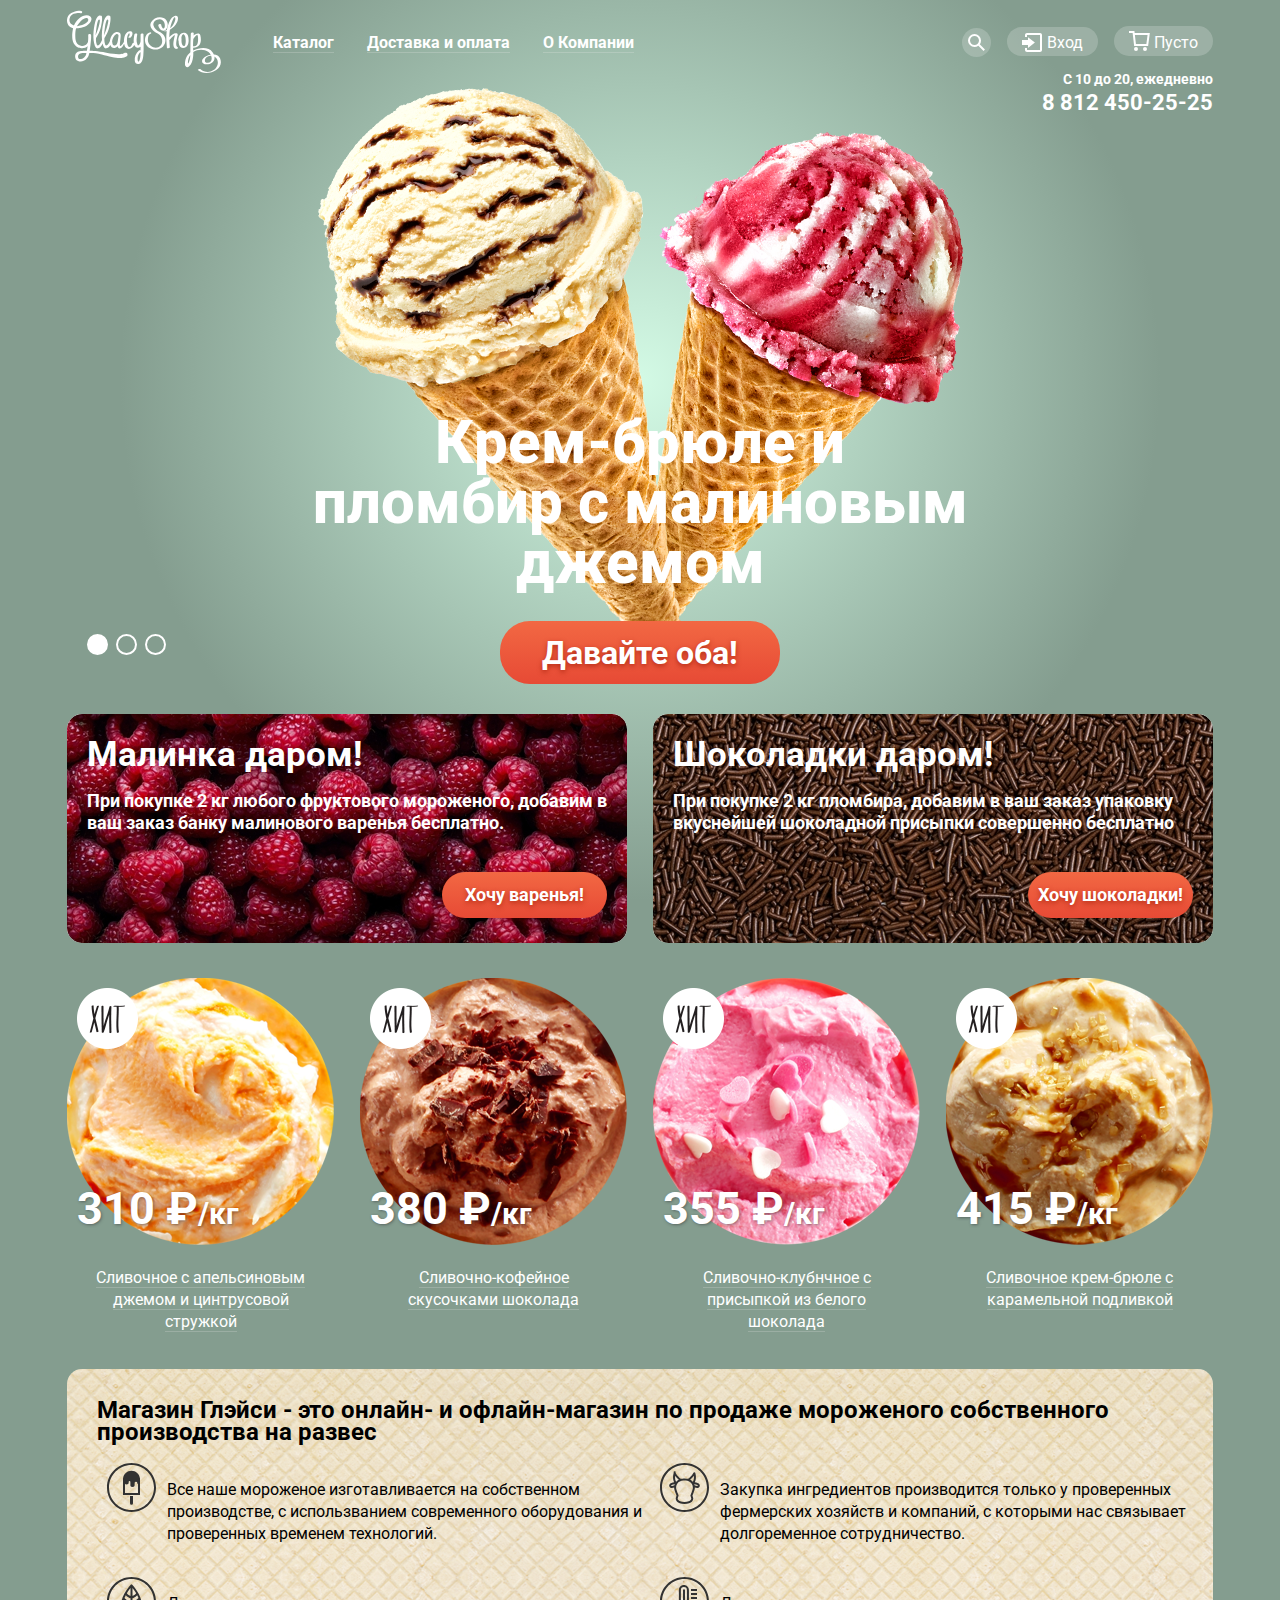
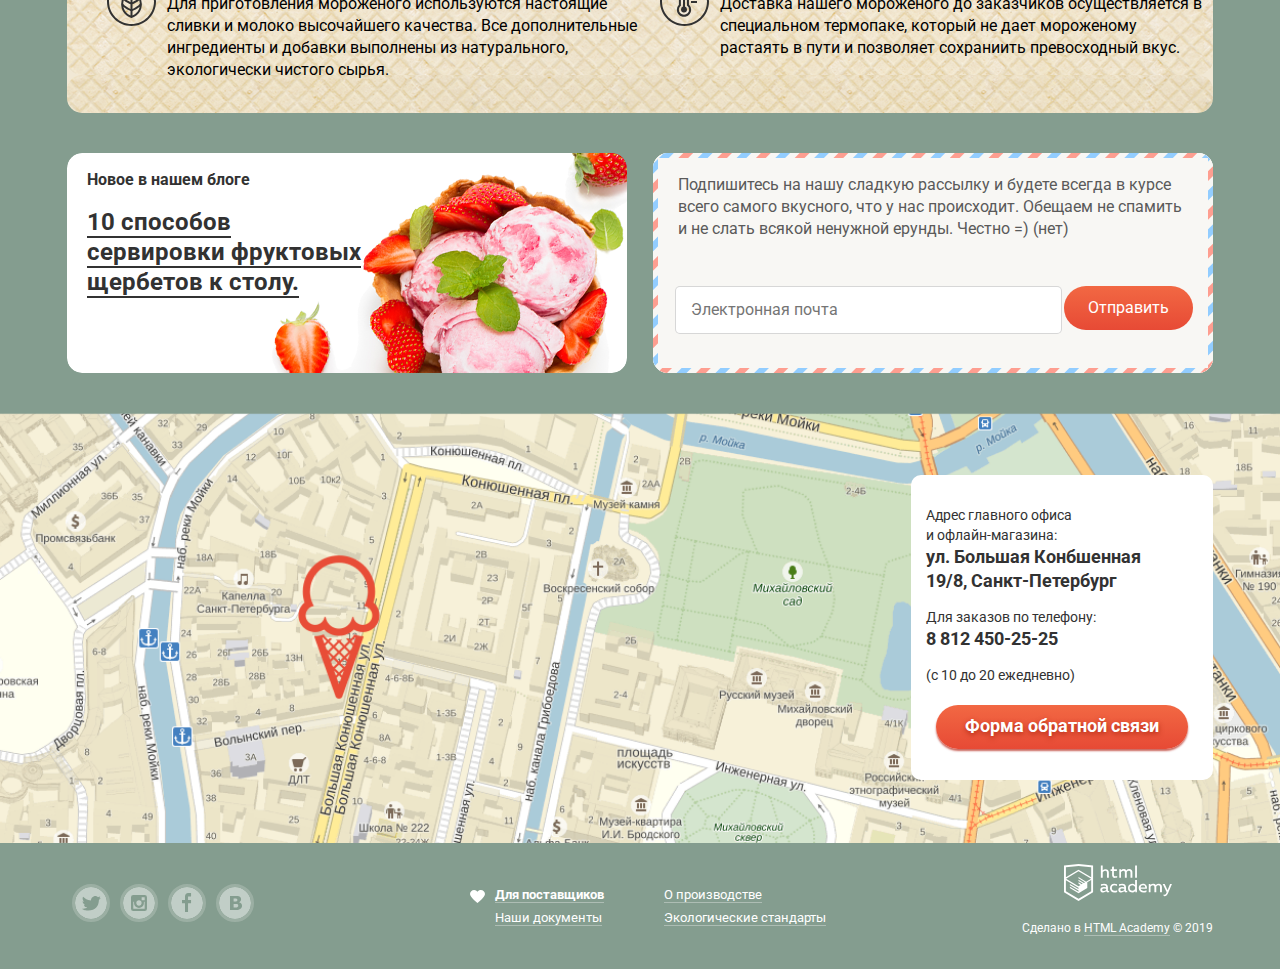
==== commit 8d40e301: "final fix" ====
--- a/index.html
+++ b/index.html
@@ -28,10 +28,10 @@
           <div class="nav-container">
             <ul class="navigation-left">
               <li class="navigation-left-item">
-                <a>Каталог </a>
+                <a><span class="menu-hr">Каталог</span> </a>
                 <ul class="submenu">
                   <li class="submenu-item">
-                    Новинки
+                    <a href="">Новинки</a>
                     <hr />
                   </li>
                   <li class="submenu-item">
@@ -50,9 +50,9 @@
                 </ul>
               </li>
               <li class="navigation-left-item">
-                <a>Доставка и оплата</a>
-              </li>
-              <li class="navigation-left-item"><a>О Компании</a></li>
+                <a><span class="menu-hr">Доставка и оплата</span></a>
+              </li>
+              <li class="navigation-left-item"><a><span class="menu-hr">О Компании</span></a></li>
             </ul>
             <ul class="navigation-right">
               <li class="navigation-right-item">
--- a/css/style.css
+++ b/css/style.css
@@ -6,7 +6,7 @@
   min-height: 100%;
   background-attachment: fixed;
 }
-a {
+a[href] {
   cursor: pointer;
 }
 .tel {
@@ -21,16 +21,18 @@
 }
 
 .container {
-  width: 1200px;
+  width: 1146px;
   display: flex;
   flex-wrap: wrap;
   margin: 0 auto;
+  padding: 0 27px;
 }
 .container-map {
   width: 1200px;
   margin: 0 auto;
 }
 body {
+  min-width: 1230px;
   height: 100%;
   font-family: "Roboto", "Arial", sans-serif;
   font-size: 16px;
@@ -91,12 +93,17 @@
 .navigation-left-item {
   display: inline-block;
   margin: 0 5px 5px 0;
+
+  position: relative;
+  font-weight: bold;
+}
+.navigation-left-item > a {
   padding: 6px 12px;
-  border-radius: 30px;
-  position: relative;
-  font-weight: bold;
-}
-.navigation-left-item > a {
+  display: block;
+  border-radius: 30px;
+  overflow: hidden;
+}
+.menu-hr {
   border-bottom: 1px solid rgba(248, 247, 244, 0.2);
 }
 
@@ -147,7 +154,6 @@
   top: 3px;
 }
 .submenu-item {
-  padding: 7px 20px;
   font-weight: normal;
 }
 .submenu-item:nth-of-type(1) {
@@ -155,7 +161,9 @@
 }
 .submenu a {
   color: #333333;
-  word-break: none;
+  display: block;
+
+  padding: 7px 13px;
 }
 .submenu-item:hover:not(:first-child) {
   background-color: #fbded7;
@@ -172,16 +180,21 @@
   display: block;
   z-index: 2;
 }
+.navigation-left-item:hover .menu-hr,
+.navigation-left-item:active .menu-hr {
+  border: none;
+}
 .catalog-active:hover .submenu {
   opacity: 1;
   display: block;
   z-index: 2;
 }
-.navigation-left-item:hover {
+.navigation-left-item > a:not(.catalog-active-link):hover,
+.navigation-left-item > a:not(.catalog-active-link):active {
   color: #333333;
   background-color: #f8f7f4;
 }
-.navigation-left-item:active {
+.navigation-left-item > a:not(.catalog-active-link):active {
   box-shadow: inset 0 2px 1px 0 #696969;
 }
 .catalog-active:hover {
@@ -192,6 +205,17 @@
   float: right;
 }
 .navigation-right-item {
+  display: inline-block;
+  margin: 0 0 5px 12px;
+  color: #ffffff;
+  background-color: rgba(255, 255, 255, 0.2);
+  background-repeat: no-repeat;
+  text-decoration: none;
+  border-radius: 30px;
+  padding: 2px 15px;
+  position: relative;
+}
+.navigation-right-item-fill {
   display: inline-block;
   margin: 0 0 5px 12px;
   color: #ffffff;
@@ -227,7 +251,7 @@
   background-repeat: no-repeat;
   text-decoration: none;
   border-radius: 30px;
-  padding: 6px 12px;
+
   position: relative;
 }
 .catalog-active-link {
@@ -252,6 +276,7 @@
   height: 35px;
   background-color: #ffffff;
   border-radius: 5px;
+  padding: 10px;
 }
 .login-form {
   position: absolute;
@@ -415,15 +440,19 @@
   color: #333333;
   background-color: #f8f7f4;
 }
+.navigation-right-item-fill:hover {
+  color: #333333;
+  background-color: #f8f7f4;
+}
 
 .navigation-right-item:hover .cart-wrapper {
   opacity: 1;
   z-index: 2;
 }
-.navigation-right-item:hover:not(:last-child) g {
+.navigation-right-item:hover g {
   fill: #000;
 }
-.navigation-right-item:hover:not(:last-child) path {
+.navigation-right-item:hover path {
   fill: #000;
 }
 
@@ -438,15 +467,16 @@
 }
 .contact-information {
   position: absolute;
-  top: -15px;
+  top: -27px;
   right: 0px;
   margin-top: 10px;
 }
 .contact-information-catalog {
-  position: absolute;
-  top: 60px;
-  right: 350px;
+  position: relative;
+  top: -30px;
+  right: -345px;
   margin-top: 10px;
+  text-align: right;
 }
 
 .contact-information > p {
@@ -582,7 +612,7 @@
 
 .special-offers {
   display: flex;
-  justify-content: space-evenly;
+  justify-content: space-between;
   margin-bottom: 35px;
   width: 100%;
   text-align: left;
@@ -683,8 +713,10 @@
 .hits-overlay {
   top: -10px;
   position: absolute;
-  width: 296px;
-  height: 408px;
+  top: -10px;
+  left: -10px;
+  right: -10px;
+  bottom: -60px;
 }
 .hits-block:hover .hits-overlay {
   transition: all 0.3s ease-out;
@@ -696,6 +728,9 @@
   opacity: 1;
   z-index: 10;
 }
+.hits-block:hover {
+  z-index: 100;
+}
 
 .hits-list {
   display: flex;
@@ -710,7 +745,7 @@
 .hits-list-item {
   display: inline-block;
   text-align: center;
-  flex-basis: 25%;
+  flex-basis: calc(25% - 26px);
   flex-wrap: wrap;
   padding-bottom: 20px;
 }
@@ -820,6 +855,11 @@
 .news,
 .subscribe {
   width: 560px;
+  padding-bottom: 22px;
+  border-radius: 15px;
+}
+.subscribe {
+  width: 550px;
   padding-bottom: 22px;
   border-radius: 15px;
 }
@@ -873,9 +913,12 @@
   background-image: linear-gradient(to top, #e74a35 0%, #f26843 100%);
   border-radius: 30px;
   float: right;
-  margin-right: 20px;
+  margin-right: 15px;
   border: 0;
   color: white;
+}
+.subscribe-email {
+  margin-left: 15px;
 }
 .input-subscribe {
   width: 368px;
@@ -899,7 +942,7 @@
   background-color: #ffffff;
   float: right;
   border-radius: 10px;
-  margin: 62px 0;
+  margin: 62px 27px;
 }
 
 .map-feedback-content {
@@ -966,6 +1009,7 @@
 .social-buttons {
   display: flex;
   list-style: none;
+  padding-left: 0;
 }
 
 .social-buttons > li {
@@ -1042,10 +1086,14 @@
 }
 .page-title {
   position: relative;
-  left: -237px;
+  left: -251px;
   margin-left: 0;
   font-size: 35px;
   line-height: 1.3;
+}
+.filters-section {
+  display: flex;
+  justify-content: flex-start;
 }
 .filters-first-row,
 .filters-second-row {
@@ -1055,6 +1103,7 @@
 fieldset {
   border: 0;
   text-align: left;
+  padding-left: 0;
 }
 fieldset > legend {
   margin-left: 12px;
@@ -1274,6 +1323,7 @@
   text-align: right;
   font-size: 0;
   margin-left: auto;
+  max-width: 1146px;
 }
 .paginator {
   padding-bottom: 35px;
@@ -1302,6 +1352,7 @@
   color: #333333;
   background-color: #ffffff;
   border-radius: 50%;
+  cursor: pointer;
 }
 
 .paginator-item-checked:hover {
@@ -1331,7 +1382,7 @@
   height: 1px;
   outline: none;
   border: none;
-  width: 1200px;
+  width: 1146px;
   background-color: #cacac7;
 }
 
